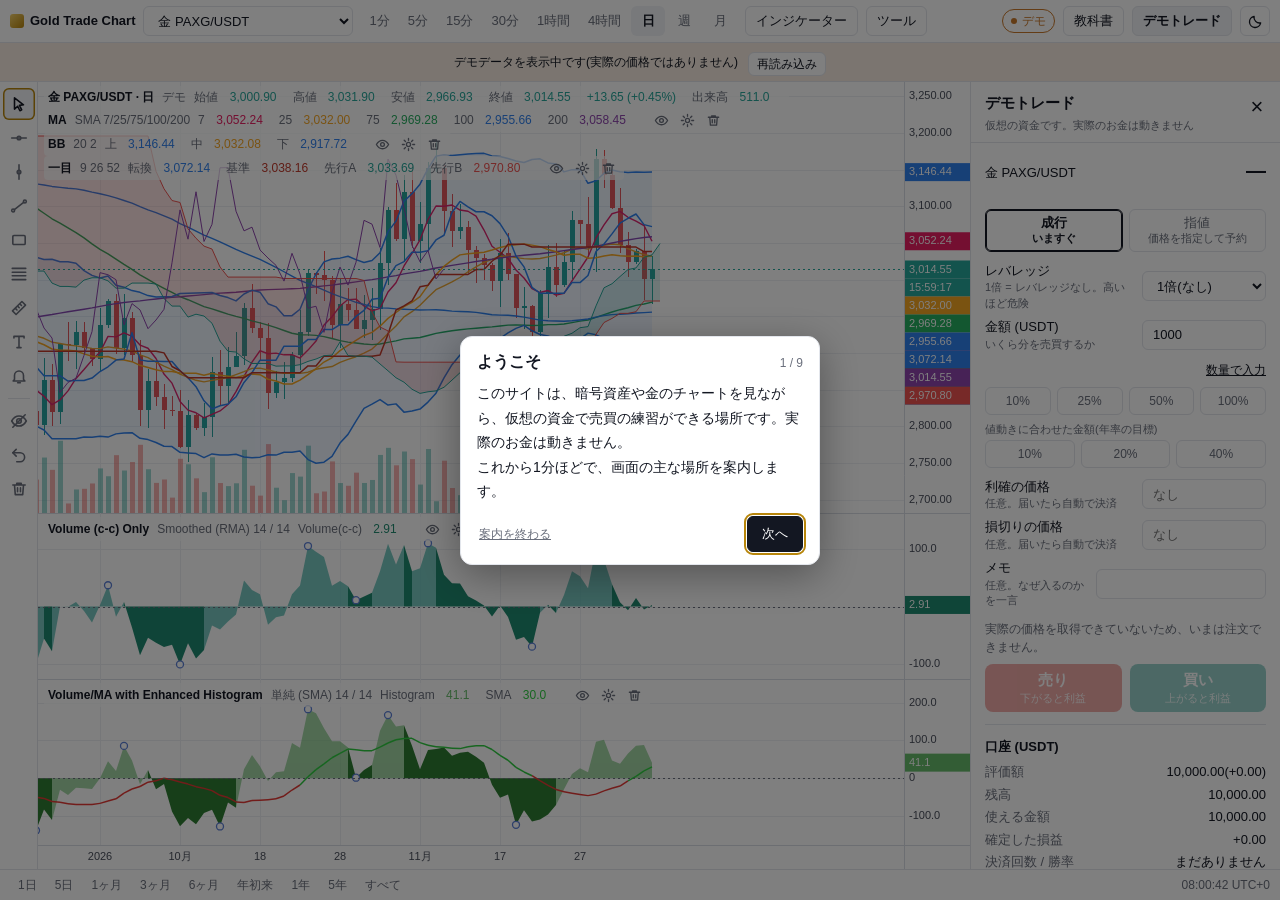
==== index.html @ cfe71249 "Fix gaps found in the live test and add research-based tools Trades during short connection drops ar" ====
<!doctype html>
<html lang="ja">
<head>
<meta charset="utf-8">
<meta http-equiv="Content-Security-Policy" content="default-src 'none'; script-src 'self'; style-src 'self' 'unsafe-inline'; img-src 'self' data: blob:; connect-src https://data-api.binance.vision https://api.binance.com https://fapi.binance.com wss://data-stream.binance.vision wss://stream.binance.com:9443; base-uri 'none'; form-action 'none'">
<meta name="referrer" content="no-referrer">
<meta name="viewport" content="width=device-width, initial-scale=1, viewport-fit=cover">
<meta name="theme-color" content="#ffffff" media="(prefers-color-scheme: light)">
<meta name="theme-color" content="#12151c" media="(prefers-color-scheme: dark)">
<link rel="icon" href="data:image/svg+xml,%3Csvg xmlns=%27http://www.w3.org/2000/svg%27 viewBox=%270 0 32 32%27%3E%3Crect width=%2732%27 height=%2732%27 rx=%277%27 fill=%27%23c8961e%27/%3E%3Cpath d=%27M6 22l6-7 5 4 9-11%27 fill=%27none%27 stroke=%27%23fff%27 stroke-width=%273%27 stroke-linecap=%27round%27 stroke-linejoin=%27round%27/%3E%3C/svg%3E">
<title>Gold Trade Chart</title>
<meta name="description" content="ローソク足・出来高・Volume (c-c) 系インジケーターを表示するチャートサイト">
<link rel="stylesheet" href="style.css">
</head>
<body>
<header class="topbar">
  <div class="brand" aria-label="Gold Trade Chart">
    <span class="brand-mark" aria-hidden="true"></span>
    <span class="brand-name">Gold Trade Chart</span>
  </div>

  <label class="sr-only" for="symbol">銘柄</label>
  <select id="symbol" class="ctl"></select>

  <div id="intervals" class="seg" role="group" aria-label="時間足"></div>

  <div class="menu-wrap">
    <button id="indBtn" class="ctl btn" type="button" aria-haspopup="true" aria-expanded="false">
      <span class="long">インジケーター</span><span class="short">指標</span>
    </button>
    <div id="indMenu" class="menu" hidden></div>
  </div>

  <div class="menu-wrap">
    <button id="drawBtn" class="ctl btn" type="button" aria-haspopup="true" aria-expanded="false">ツール</button>
    <div id="drawMenu" class="menu" hidden></div>
  </div>

  <div class="spacer"></div>

  <span id="status" class="badge" role="status" title="データの取得元">読み込み中</span>
  <a id="guideLink" class="ctl btn" href="guide.html">教科書</a>
  <button id="tradeBtn" class="ctl btn" type="button" aria-pressed="false">デモトレード</button>
  <button id="themeBtn" class="ctl btn icon" type="button" aria-label="ライト/ダークを切り替える" title="ライト/ダークを切り替える"></button>
</header>

<div id="banner" class="banner" role="status" hidden>
  <span>デモデータを表示中です(実際の価格ではありません)</span>
  <button id="retryBtn" class="ctl btn small" type="button">再読み込み</button>
</div>

<div class="main-row">
<div id="drawBar" class="draw-bar" role="toolbar" aria-label="線を引く道具" aria-orientation="vertical"></div>
<main id="chartWrap" class="chart-wrap">
  <canvas id="chart" tabindex="0" aria-label="価格チャート。左右キーで移動、上下キーで拡大・縮小"></canvas>
  <div id="legends"></div>
  <div id="hint" class="hint" role="status" hidden>
    <span id="hintText"></span>
    <button id="hintBtn" class="ctl btn small" type="button">中止</button>
  </div>
  <div id="replayBar" class="hint replay" role="group" aria-label="リプレイの操作" hidden>
    <span id="rpText"></span>
    <button id="rpPlay" class="ctl btn small" type="button" aria-pressed="false">▶ 再生</button>
    <button id="rpStep" class="ctl btn small" type="button">1本進む</button>
    <select id="rpSpeed" class="ctl" aria-label="再生の速さ"><option value="1">1本/秒</option><option value="3">3本/秒</option><option value="10">10本/秒</option></select>
    <button id="rpStop" class="ctl btn small" type="button">終了</button>
  </div>
  <div id="loading" class="loading" hidden><span class="spinner" aria-hidden="true"></span>読み込み中…</div>
  <button id="toLatest" class="fab" type="button" hidden aria-label="最新の足へ移動" title="最新の足へ移動">
    <svg viewBox="0 0 16 16" width="16" height="16" aria-hidden="true"><path d="M3 3l5 5-5 5M9 3l5 5-5 5" fill="none" stroke="currentColor" stroke-width="1.6" stroke-linecap="round" stroke-linejoin="round"/></svg>
  </button>
</main>

<aside id="trade" class="trade" aria-label="デモトレード" hidden>
  <div class="tr-head">
    <div>
      <h2>デモトレード</h2>
      <small>仮想の資金です。実際のお金は動きません</small>
    </div>
    <button id="trClose" class="x" type="button" aria-label="デモトレードを閉じる">×</button>
  </div>
  <div class="tr-body">
    <section class="tr-card">
      <div class="tr-price"><span id="trSym"></span><strong id="trPrice">—</strong></div>
      <div id="trQuoteLine" class="tr-quote" hidden>
        <span>売れる価格 <b id="trBid"></b></span>
        <span>買える価格 <b id="trAsk"></b></span>
        <span id="trSpread" class="dim"></span>
      </div>
      <div id="trRate" class="tr-rate dim" aria-hidden="true"></div>
      <div id="trType" class="seg2" role="group" aria-label="注文の種類">
        <button type="button" data-type="market" class="on" aria-pressed="true">成行<small>いますぐ</small></button>
        <button type="button" data-type="limit" aria-pressed="false">指値<small>価格を指定して予約</small></button>
      </div>
      <label class="row">
        <span class="lbl">レバレッジ<small id="trLevHint">1倍 = レバレッジなし。高いほど危険</small></span>
        <select id="trLev" class="ctl" aria-label="レバレッジ">
          <option value="1">1倍(なし)</option><option value="2">2倍</option><option value="3">3倍</option><option value="5">5倍</option>
          <option value="10">10倍</option><option value="20">20倍</option><option value="50">50倍</option><option value="100">100倍</option>
        </select>
      </label>
      <p id="trFundNote" class="tr-fill dim" hidden></p>
      <label id="trLimitRow" class="row" hidden>
        <span class="lbl">指値の価格<small>買いは今より安く、売りは今より高く</small></span>
        <input id="trLimit" class="ctl" type="number" inputmode="decimal" min="0" step="any">
      </label>
      <label class="row">
        <span class="lbl"><span id="trUnitName">金額</span> (<span id="trAmtCur" class="trQuote"></span>)<small id="trAmtHint">いくら分を売買するか</small></span>
        <input id="trAmt" class="ctl" type="number" inputmode="decimal" min="0" step="any">
      </label>
      <div class="tr-unit"><span id="trAmtEst" class="dim"></span><button id="trUnit" class="tr-link" type="button">数量で入力</button></div>
      <p id="trFillEst" class="tr-fill dim" aria-live="polite"></p>
      <div class="tr-quick" role="group" aria-label="使える金額に対する割合">
        <button type="button" data-pct="0.1">10%</button>
        <button type="button" data-pct="0.25">25%</button>
        <button type="button" data-pct="0.5">50%</button>
        <button type="button" data-pct="1">100%</button>
      </div>
      <div class="tr-vt">
        <span class="dim small">値動きに合わせた金額(年率の目標)</span>
        <div id="trVt" class="tr-quick" role="group" aria-label="値動きの大きさに合わせて金額を決める(年率の目標)">
          <button type="button" data-vt="0.1">10%</button>
          <button type="button" data-vt="0.2">20%</button>
          <button type="button" data-vt="0.4">40%</button>
        </div>
        <small id="trVtText" class="dim"></small>
      </div>
      <label class="row">
        <span class="lbl">利確の価格<small>任意。届いたら自動で決済</small></span>
        <input id="trTp" class="ctl" type="number" inputmode="decimal" min="0" step="any" placeholder="なし">
      </label>
      <label class="row">
        <span class="lbl">損切りの価格<small>任意。届いたら自動で決済</small></span>
        <input id="trSl" class="ctl" type="number" inputmode="decimal" min="0" step="any" placeholder="なし">
      </label>
      <div id="trRisk" class="tr-risk" hidden>
        <p id="trRiskText"></p>
        <div class="tr-quick" role="group" aria-label="損切りになったときに失う金額から、買う金額を決める">
          <button type="button" data-risk="0.005">0.5%</button>
          <button type="button" data-risk="0.01">1%</button>
          <button type="button" data-risk="0.02">2%</button>
        </div>
        <small>↑ 損切りになったとき、資金の何%を失う金額にするか(押すと金額に入ります)</small>
      </div>
      <label class="row">
        <span class="lbl">メモ<small>任意。なぜ入るのかを一言</small></span>
        <input id="trNote" class="ctl wide" type="text" maxlength="120" autocomplete="off">
      </label>
      <div class="tr-btns tr-btns-main">
        <p id="trMsg" class="msg" role="status"></p>
        <button id="trSell" class="tr-btn sell" type="button">売り <span id="trSellPx"></span><small id="trSellSub">下がると利益</small></button>
        <button id="trBuy" class="tr-btn buy" type="button">買い <span id="trBuyPx"></span><small id="trBuySub">上がると利益</small></button>
      </div>
    </section>

    <section id="trOrders" class="tr-card" hidden>
      <h3>予約中の指値注文</h3>
      <div id="trOrderList"></div>
      <small class="dim">指値は、触れただけでは約定しません(同じ価格の順番待ちがあるため)。ページを閉じている間に指値を越えた場合は、次に開いたときに約定します。</small>
    </section>

    <section id="trPos" class="tr-card" hidden>
      <h3>保有中のポジション</h3>
      <dl class="tr-dl">
        <dt>方向</dt><dd id="pSide"></dd>
        <dt>数量</dt><dd id="pQty"></dd>
        <dt>平均取得価格</dt><dd id="pAvg"></dd>
        <dt>レバレッジ</dt><dd id="pLev"></dd>
        <dt>強制決済の価格</dt><dd id="pLiq"></dd>
        <dt>資金調達料<small>8時間ごと</small></dt><dd id="pFund"></dd>
        <dt>評価損益<small>手数料を引く前</small></dt><dd id="pPnl"></dd>
        <dt>いま決済すると<small>手数料込み</small></dt><dd id="pNet"></dd>
      </dl>
      <div id="pSparkBox" class="tr-spark" hidden>
        <canvas id="pSpark" role="img" aria-label="建ててからの含み損益の推移"></canvas>
        <small id="pSparkNote" class="dim"></small>
      </div>
      <label class="row"><span class="lbl">利確の価格<small id="pTpEst" class="tr-est"></small></span><input id="pTp" class="ctl" type="number" inputmode="decimal" min="0" step="any" placeholder="なし"></label>
      <label class="row"><span class="lbl">損切りの価格<small id="pSlEst" class="tr-est"></small></span><input id="pSl" class="ctl" type="number" inputmode="decimal" min="0" step="any" placeholder="なし"></label>
      <div class="tr-btns tr-btns-sub">
        <button id="pBe" class="ctl btn" type="button" title="損切りを、建てたときの価格に動かします">損切りを建値へ</button>
        <button id="pHalf" class="ctl btn" type="button">半分を決済</button>
      </div>
      <div class="tr-btns">
        <button id="pSave" class="ctl btn" type="button">利確・損切りを保存</button>
        <button id="pClose" class="ctl btn primary" type="button">決済する</button>
      </div>
      <p id="pMsg" class="msg" role="status"></p>
      <small class="tr-hint">チャート上の利確・損切りの線は、上下にドラッグして動かせます。まだ置いていないときは、建値の線を引っぱると新しく置けます。</small>
    </section>

    <section class="tr-card">
      <h3>口座 (<span class="trQuote"></span>)</h3>
      <dl class="tr-dl">
        <dt>評価額</dt><dd id="aEq"></dd>
        <dt>残高</dt><dd id="aCash"></dd>
        <dt>使える金額</dt><dd id="aAvail"></dd>
        <dt>確定した損益</dt><dd id="aReal"></dd>
        <dt>決済回数 / 勝率</dt><dd id="aStat"></dd>
      </dl>
      <div id="trOthers"></div>
      <div class="tr-btns">
        <button id="anOpen" class="ctl btn" type="button">成績を分析</button>
        <button id="aReset" class="ctl btn" type="button">口座をリセット</button>
      </div>
    </section>

    <section class="tr-card">
      <div class="tr-hist-head">
        <h3>取引履歴</h3>
        <span id="trHistCount" class="dim"></span>
        <select id="trHistFilter" class="ctl" aria-label="取引履歴を絞り込む">
          <option value="all">すべて</option>
          <option value="sym">この銘柄だけ</option>
          <option value="win">利益が出た決済</option>
          <option value="loss">損失が出た決済</option>
          <option value="auto">自動の約定(利確・損切り・指値)</option>
        </select>
      </div>
      <div id="trHist" class="tr-hist"></div>
    </section>

    <p class="tr-note">
      成行と手での決済は、押してから約 0.2 秒後の板(上位5段)を、注文の大きさの分だけ食っていった平均の価格で約定します(板がない銘柄は、買える価格・売れる価格)。損切り・強制決済は届いた瞬間の決済できる価格(板が取れていれば、数量の分だけ板を食った価格)、利確はその価格ちょうどです。指値は、触れただけでは約定せず、指値を越えた取引が出るか、その価格で前に並んでいた分が取引されたら、指値ちょうどで約定します。手数料は売買金額の 0.1%(片道)です。レバレッジのポジションには、8時間ごとに資金調達料(取り寄せられれば実際の率、だめなら 0.01% の目安)がかかります。
      利確・損切り・指値は、ページを閉じていた間の分も、次に開いたときにまとめて判定します。くわしくは<a href="manual.html#fills">デモの約定のきまり</a>を見てください。実際の取引とは結果が異なります。
      手法や資金管理は<a href="guide.html">教科書</a>で解説しています。
    </p>
  </div>
</aside>
</div>

<div class="range-bar">
  <div id="rangeBtns" class="range-btns" role="group" aria-label="表示する期間"></div>
  <span id="clock" class="dim" aria-hidden="true"></span>
</div>

<div id="tradeBar" class="trade-bar">
  <span id="tbText"></span>
  <button id="tbClose" class="ctl btn" type="button" hidden>決済</button>
  <button id="tbOpen" class="ctl btn primary" type="button">注文する</button>
</div>
<div id="toast" class="toast" role="status" hidden></div>

<div id="tour" class="tour" hidden>
  <div id="tourHole" class="tour-hole" hidden></div>
  <div id="tourPop" class="tour-pop" role="dialog" aria-modal="true" aria-labelledby="tourTitle" aria-describedby="tourBody">
    <div class="tour-head">
      <h2 id="tourTitle"></h2>
      <span id="tourCount" class="dim"></span>
    </div>
    <p id="tourBody"></p>
    <div class="tour-foot">
      <button id="tourSkip" class="tour-link" type="button">案内を終わる</button>
      <div class="spacer"></div>
      <button id="tourPrev" class="ctl btn" type="button">戻る</button>
      <button id="tourNext" class="ctl btn primary" type="button">次へ</button>
    </div>
  </div>
</div>

<div id="overlay" class="overlay" hidden>
  <div class="dialog" role="dialog" aria-modal="true" aria-labelledby="dlgTitle">
    <div class="dlg-head">
      <h2 id="dlgTitle"></h2>
      <button id="dlgClose" class="x" type="button" aria-label="閉じる">×</button>
    </div>
    <div class="tabs" role="tablist">
      <button class="tab on" type="button" role="tab" data-tab="params">パラメーター</button>
      <button class="tab" type="button" role="tab" data-tab="style">スタイル</button>
      <button class="tab" type="button" role="tab" data-tab="vis">可視性</button>
    </div>
    <div id="dlgBody" class="dlg-body"></div>
    <div class="dlg-foot">
      <button id="dlgReset" class="ctl btn" type="button">デフォルトに戻す</button>
      <div class="spacer"></div>
      <button id="dlgCancel" class="ctl btn" type="button">キャンセル</button>
      <button id="dlgOk" class="ctl btn primary" type="button">OK</button>
    </div>
  </div>
</div>

<div id="mkOverlay" class="overlay" hidden>
  <div class="dialog mk" role="dialog" aria-modal="true" aria-labelledby="mkTitle">
    <div class="dlg-head">
      <h2 id="mkTitle">インジケーターを作る</h2>
      <button id="mkClose" class="x" type="button" aria-label="閉じる">×</button>
    </div>
    <div id="mkBody" class="dlg-body"></div>
    <div class="dlg-foot">
      <button id="mkDelete" class="ctl btn danger" type="button" hidden>削除</button>
      <button id="mkShare" class="ctl btn" type="button" hidden>共有</button>
      <div class="spacer"></div>
      <button id="mkCancel" class="ctl btn" type="button">キャンセル</button>
      <button id="mkSave" class="ctl btn primary" type="button">保存</button>
    </div>
  </div>
</div>

<div id="btOverlay" class="overlay" hidden>
  <div class="dialog wide" role="dialog" aria-modal="true" aria-labelledby="btTitle">
    <div class="dlg-head">
      <h2 id="btTitle">合図で売買していたら</h2>
      <button id="btClose" class="x" type="button" aria-label="閉じる">×</button>
    </div>
    <div id="btBody" class="dlg-body an-body"></div>
  </div>
</div>

<div id="helpOverlay" class="overlay" hidden>
  <div class="dialog" role="dialog" aria-modal="true" aria-labelledby="helpTitle">
    <div class="dlg-head">
      <h2 id="helpTitle">使い方</h2>
      <button id="helpClose" class="x" type="button" aria-label="閉じる">×</button>
    </div>
    <div class="dlg-body help">
      <dl>
        <dt>チャートを動かす</dt>
        <dd><span class="touch">指1本で左右にスワイプ。指2本で広げる・つまむと、拡大・縮小。</span><span class="mouse">ドラッグで左右に移動。ホイールで拡大・縮小。ダブルクリックで元に戻る。</span></dd>
        <dt>価格をくわしく見る</dt>
        <dd><span class="touch">チャートをタップすると十字線が出て、その足の始値・高値・安値・終値が上に出ます。</span><span class="mouse">マウスを重ねた足の始値・高値・安値・終値が、左上に出ます。</span></dd>
        <dt>銘柄と時間足を変える</dt>
        <dd>左上の銘柄名から選びます。いちばん下の「すべての銘柄から探す」で、ほかの銘柄も選べます。</dd>
        <dt>インジケーターを足す</dt>
        <dd>「<span class="touch">指標</span><span class="mouse">インジケーター</span>」から選びます(78種類・名前で検索可)。☆ を押すと「よく使う」に入ります。いちばん下の「＋ 自分で作る」では、式を書いてオリジナルの線や、売買の合図(▲▼)も作れます。合図は、設定画面から「過去データで試す」「出たら知らせる」が使えます。設定や削除は、名前の横の<span class="touch">「⋯」</span><span class="mouse">アイコン</span>から。</dd>
        <dt>線を引く・画像で保存する</dt>
        <dd>「ツール」から、水平線・垂直線・トレンドライン・長方形・フィボナッチを引けます。「価格のお知らせ」の線を置くと、その価格に届いたときに知らせます(注文はしません)。ものさし・文字・リプレイ(過去の値動きの再生)・全画面表示も、ここにあります。同じメニューで、表示の切りかえ(ローソク足・平均足・ライン)、目盛りの切りかえ(ふつう・対数)、ほかの銘柄を重ねて比べる、画像の保存もできます。<span class="mouse">線を引く道具は、チャートの左はしのボタンからも選べます。</span></dd>
        <dt>売買ルールを過去のデータで試す</dt>
        <dd>「ツール → 売買ルールを試す」で、移動平均の交差や RSI などのルールどおりに売買していたら、どうなっていたかを計算できます。</dd>
        <dt>デモトレード(仮想の資金で練習)</dt>
        <dd><span class="touch">画面下の「注文する」</span><span class="mouse">右上の「デモトレード」</span>から。利確・損切りの線は、チャート上でドラッグして動かせます。<span class="mouse">チャートの左上の「売」「買」のボタンは、2回押すと、注文画面に入れてある金額で、すぐに注文します。</span></dd>
        <dt>学ぶ</dt>
        <dd>「<span class="touch">ツール → 教科書を読む</span><span class="mouse">教科書</span>」で、銘柄・インジケーター・手法・資金管理の解説が読めます。</dd>
      </dl>
      <p class="msg">この一覧は「ツール → 使い方(一覧)」から、いつでも開けます。もっとくわしい説明は、<a href="manual.html">操作マニュアル</a>にあります。</p>
    </div>
    <div class="dlg-foot">
      <button id="helpTour" class="ctl btn" type="button">案内をもう一度見る</button>
      <div class="spacer"></div>
      <button id="helpOk" class="ctl btn primary" type="button">閉じる</button>
    </div>
  </div>
</div>

<div id="anOverlay" class="overlay" hidden>
  <div class="dialog wide" role="dialog" aria-modal="true" aria-labelledby="anTitle">
    <div class="dlg-head">
      <h2 id="anTitle">デモトレードの成績</h2>
      <button id="anClose" class="x" type="button" aria-label="閉じる">×</button>
    </div>
    <div class="an-tools">
      <select id="anQuote" class="ctl" aria-label="口座を選ぶ"></select>
      <div class="spacer"></div>
      <button id="anCsv" class="ctl btn" type="button">履歴を CSV で保存</button>
    </div>
    <div id="anBody" class="dlg-body an-body"></div>
  </div>
</div>

<div id="symOverlay" class="overlay" hidden>
  <div class="dialog" role="dialog" aria-modal="true" aria-labelledby="symTitle">
    <div class="dlg-head"><h2 id="symTitle">銘柄を選ぶ</h2></div>
    <div class="dlg-body">
      <label class="row">
        <span class="lbl">検索<small>Binance で取引中の銘柄から探します(例: DOGE、BTCJPY)</small></span>
        <input id="symInput" class="ctl" type="search" autocomplete="off" autocapitalize="characters" spellcheck="false" maxlength="20" placeholder="DOGE">
      </label>
      <div id="symChips" class="chips" role="group" aria-label="決済通貨で絞り込む"></div>
      <p id="symMsg" class="msg" role="status"></p>
      <div id="symResults" class="results"></div>
      <div id="symList"></div>
    </div>
    <div class="dlg-foot">
      <div class="spacer"></div>
      <button id="symCancel" class="ctl btn" type="button">キャンセル</button>
      <button id="symOk" class="ctl btn primary" type="button">追加</button>
    </div>
  </div>
</div>

<div id="cmpOverlay" class="overlay" hidden>
  <div class="dialog" role="dialog" aria-modal="true" aria-labelledby="cmpTitle">
    <div class="dlg-head"><h2 id="cmpTitle">銘柄を重ねて比べる</h2></div>
    <div class="dlg-body">
      <p class="msg">選んだ銘柄を、変化率(%)の線でチャートに重ねます。画面の左端を 0% として、そこからどれだけ動いたかを比べられます。</p>
      <div id="cmpList" class="results"></div>
    </div>
    <div class="dlg-foot">
      <button id="cmpOff" class="ctl btn" type="button">比較をやめる</button>
      <div class="spacer"></div>
      <button id="cmpCancel" class="ctl btn" type="button">閉じる</button>
    </div>
  </div>
</div>

<script src="indicators.js"></script>
<script src="app.js"></script>
</body>
</html>
---- style.css ----
:root {
  --bg: #ffffff;
  --panel: #ffffff;
  --text: #131722;
  --muted: #6a6f7c;
  --line: #e3e6ec;
  --hover: #f1f3f7;
  --accent: #b8860b;
  --primary: #131722;
  --primary-text: #ffffff;
  --shadow: 0 10px 40px rgba(0, 0, 0, .18);
}
:root[data-theme="dark"] {
  --bg: #12151c;
  --panel: #1b1f29;
  --text: #d5d9e2;
  --muted: #8a90a0;
  --line: #2a2f3b;
  --hover: #252a36;
  --accent: #e0b040;
  --primary: #e6e9f0;
  --primary-text: #12151c;
  --shadow: 0 10px 40px rgba(0, 0, 0, .6);
}

* { box-sizing: border-box; }
html, body { height: 100%; margin: 0; overscroll-behavior: none; }
body {
  display: flex;
  flex-direction: column;
  background: var(--bg);
  color: var(--text);
  font: 13px/1.5 -apple-system, BlinkMacSystemFont, "Segoe UI", "Hiragino Sans",
    "Noto Sans JP", Meiryo, sans-serif;
  height: 100dvh;
  padding-bottom: env(safe-area-inset-bottom);
  overflow: hidden;
  -webkit-text-size-adjust: 100%;
  -webkit-tap-highlight-color: transparent;
}
.short { display: none; }
.sr-only {
  position: absolute; width: 1px; height: 1px; overflow: hidden;
  clip: rect(0 0 0 0); white-space: nowrap;
}

/* ---------- 上部バー ---------- */
.topbar {
  display: flex;
  align-items: center;
  flex-wrap: wrap;
  gap: 6px 8px;
  padding: 6px max(10px, env(safe-area-inset-right)) 6px max(10px, env(safe-area-inset-left));
  border-bottom: 1px solid var(--line);
  background: var(--panel);
}
.brand { display: flex; align-items: center; gap: 6px; font-weight: 700; white-space: nowrap; }
.brand-mark {
  width: 14px; height: 14px; border-radius: 3px;
  background: linear-gradient(135deg, #f3d06a, #b8860b);
}
.spacer { flex: 1 1 0; }

.ctl {
  height: 30px;
  padding: 0 10px;
  border: 1px solid var(--line);
  border-radius: 6px;
  background: var(--panel);
  color: var(--text);
  font: inherit;
  max-width: 100%;
}
.btn { cursor: pointer; white-space: nowrap; }
.btn:hover { background: var(--hover); }
.btn.icon { display: inline-flex; align-items: center; justify-content: center; width: 30px; padding: 0; }
.btn.primary { background: var(--primary); color: var(--primary-text); border-color: var(--primary); }
.btn.primary:hover { opacity: .88; background: var(--primary); }

.seg { display: flex; flex-wrap: wrap; gap: 2px; }
.seg button {
  height: 30px; min-width: 34px; padding: 0 8px;
  border: 0; border-radius: 6px;
  background: transparent; color: var(--muted);
  font: inherit; cursor: pointer;
}
.seg button:hover { background: var(--hover); color: var(--text); }
.seg button.on { background: var(--hover); color: var(--text); font-weight: 700; }

.badge {
  padding: 2px 8px; border-radius: 999px;
  border: 1px solid var(--line); color: var(--muted);
  font-size: 12px; white-space: nowrap;
}
.badge::before {
  content: ""; display: inline-block; width: 6px; height: 6px; margin-right: 5px;
  border-radius: 50%; background: currentColor; vertical-align: 1px;
}
.badge.live { color: #1a9d8a; border-color: #1a9d8a; }
.badge.demo { color: #c9792b; border-color: #c9792b; }

.menu-wrap { position: relative; }
.menu {
  position: absolute; top: 34px; left: 0; z-index: 30;
  width: min(320px, calc(100vw - 20px));
  padding: 6px;
  background: var(--panel);
  border: 1px solid var(--line); border-radius: 8px;
  box-shadow: var(--shadow);
}
.menu button {
  display: block; width: 100%; padding: 8px 10px;
  border: 0; border-radius: 6px; background: transparent;
  color: var(--text); font: inherit; text-align: left; cursor: pointer;
}
.menu button:hover { background: var(--hover); }
.menu small { display: block; color: var(--muted); }
.menu .sect { margin: 8px 10px 2px; }

/* ---------- チャート ---------- */
.main-row { display: flex; flex: 1 1 0; min-height: 0; }
.chart-wrap { position: relative; flex: 1 1 0; min-width: 0; min-height: 0; }
#chart {
  position: absolute; inset: 0; width: 100%; height: 100%;
  display: block; touch-action: none; cursor: crosshair; outline: none;
}
#chart.grabbing { cursor: grabbing; }
#chart:focus-visible { box-shadow: inset 0 0 0 2px var(--accent); }
#legends { position: absolute; inset: 0; pointer-events: none; }
.legend {
  position: absolute; left: 6px;
  display: flex; align-items: center; flex-wrap: wrap; gap: 0 8px;
  max-width: calc(100% - 80px);
  padding: 1px 4px; border-radius: 4px;
  font-size: 12px; line-height: 1.7;
  pointer-events: auto;
  background: color-mix(in srgb, var(--bg) 72%, transparent);
}
.stack {
  position: absolute; left: 6px; top: 4px;
  display: flex; flex-direction: column; align-items: flex-start;
  max-width: calc(100% - 80px); pointer-events: none;
}
.stack .legend { position: static; max-width: 100%; }
.legend .more { display: none; }
.legend:hover { background: var(--panel); box-shadow: 0 0 0 1px var(--line); }
.legend .name { font-weight: 600; }
.legend .dim { color: var(--muted); }
.legend .vals { font-variant-numeric: tabular-nums; }
.legend .vals span { margin-right: 8px; white-space: nowrap; }
.legend .tools { display: inline-flex; gap: 2px; }
.legend .tools button {
  display: inline-flex; align-items: center; justify-content: center;
  width: 24px; height: 22px; padding: 0;
  border: 0; border-radius: 4px; background: transparent;
  color: var(--muted); cursor: pointer;
}
.legend.off .tools button:first-child { color: var(--accent); }
.legend .tools button:hover { background: var(--hover); color: var(--text); }
.legend.off .name, .legend.off .vals { opacity: .45; }

.loading {
  position: absolute; left: 50%; top: 50%; transform: translate(-50%, -50%);
  display: flex; align-items: center; gap: 8px;
  padding: 8px 14px; border-radius: 8px;
  background: var(--panel); border: 1px solid var(--line);
  box-shadow: var(--shadow); white-space: nowrap;
}
.spinner {
  width: 14px; height: 14px; border-radius: 50%;
  border: 2px solid var(--line); border-top-color: var(--accent);
  animation: spin .8s linear infinite;
}
@keyframes spin { to { transform: rotate(360deg); } }
.fab {
  position: absolute; right: 78px; bottom: 36px;
  display: flex; align-items: center; justify-content: center;
  width: 34px; height: 34px; padding: 0;
  border: 1px solid var(--line); border-radius: 50%;
  background: var(--panel); color: var(--text);
  box-shadow: 0 2px 8px rgba(0, 0, 0, .18); cursor: pointer;
}
.fab:hover { background: var(--hover); }
.hint {
  position: absolute; left: 50%; bottom: 36px; transform: translateX(-50%);
  display: flex; align-items: center; gap: 10px;
  max-width: calc(100% - 24px); padding: 6px 8px 6px 14px;
  border: 1px solid var(--line); border-radius: 999px;
  background: var(--panel); box-shadow: 0 2px 10px rgba(0, 0, 0, .2);
  font-size: 12px; white-space: nowrap;
}
#chart.placing { cursor: copy; }
.loading[hidden], .fab[hidden], .banner[hidden], .hint[hidden] { display: none; }

.banner {
  display: flex; align-items: center; justify-content: center; flex-wrap: wrap;
  gap: 4px 10px; padding: 5px 12px;
  background: color-mix(in srgb, #c9792b 14%, var(--panel));
  border-bottom: 1px solid var(--line);
  font-size: 12px; text-align: center;
}
.btn.small { height: 24px; padding: 0 8px; font-size: 12px; }

/* ---------- 設定ダイアログ ---------- */
.overlay {
  position: fixed; inset: 0; z-index: 50;
  display: flex; align-items: center; justify-content: center;
  padding: 12px; background: rgba(0, 0, 0, .25);
}
.overlay[hidden], .menu[hidden], .tab[hidden] { display: none; }
.dialog {
  display: flex; flex-direction: column;
  width: min(460px, 100%); max-height: min(92vh, 720px);
  background: var(--panel); color: var(--text);
  border-radius: 10px; box-shadow: var(--shadow);
}
.dlg-head { display: flex; align-items: flex-start; gap: 8px; padding: 16px 18px 6px; }
.dlg-head h2 { flex: 1; margin: 0; font-size: 18px; line-height: 1.35; overflow-wrap: anywhere; }
.x {
  width: 30px; height: 30px; border: 0; border-radius: 6px;
  background: transparent; color: var(--text); font-size: 22px; line-height: 1; cursor: pointer;
}
.x:hover { background: var(--hover); }
.tabs { display: flex; gap: 18px; padding: 0 18px; border-bottom: 1px solid var(--line); }
.tab {
  padding: 8px 0; border: 0; border-bottom: 2px solid transparent;
  background: transparent; color: var(--muted); font: inherit; font-size: 14px; cursor: pointer;
}
.tab.on { color: var(--text); border-bottom-color: var(--text); font-weight: 700; }
.dlg-body { flex: 1 1 auto; overflow-y: auto; padding: 12px 18px; }
.dlg-foot {
  display: flex; flex-wrap: wrap; align-items: center; gap: 8px;
  padding: 12px 18px; border-top: 1px solid var(--line);
}

.row {
  display: flex; align-items: center; justify-content: space-between;
  gap: 12px; min-height: 40px; padding: 3px 0;
}
.lbl { flex: 1 1 auto; min-width: 0; overflow-wrap: anywhere; }
.lbl small { display: block; color: var(--muted); font-size: 11px; line-height: 1.4; }
.row .ctl { flex: 0 0 auto; width: 132px; }
.row input[type="number"].ctl { text-align: left; }
.row input[type="color"] {
  flex: 0 0 auto; width: 34px; height: 30px; padding: 2px;
  border: 1px solid var(--line); border-radius: 6px; background: var(--panel); cursor: pointer;
}
.row input[type="range"] { flex: 0 0 auto; width: 132px; }
.msg { min-height: 1.5em; margin: 6px 0 0; color: var(--muted); font-size: 12px; overflow-wrap: anywhere; }
.btn:disabled { opacity: .5; cursor: default; }
.check { display: flex; align-items: center; gap: 8px; min-height: 36px; cursor: pointer; }
.check input { width: 17px; height: 17px; accent-color: var(--primary); flex: 0 0 auto; }
.sect { margin: 12px 0 2px; color: var(--muted); font-size: 11px; }
.grid2 { display: grid; grid-template-columns: repeat(auto-fill, minmax(120px, 1fr)); gap: 0 12px; }

:focus-visible { outline: 2px solid var(--accent); outline-offset: 1px; }
.dlg-body :focus-visible { outline-offset: 2px; }

@media (max-width: 560px) {
  .brand, .long { display: none; }
  /* 正常時は点だけにして、銘柄名の表示幅を確保する */
  .badge.live .txt { display: none; }
  .badge.live { padding: 2px 6px; }
  .badge.live::before { margin-right: 0; }
  .short { display: inline; }
  .topbar { gap: 4px 6px; }
  /* iOS は 16px 未満の入力欄にフォーカスすると画面が勝手に拡大するため */
  select.ctl, input.ctl { font-size: 16px; }
  /* 時間足は2段目に置き、横スクロールできる1行にする */
  .seg {
    order: 10; flex: 1 0 100%; flex-wrap: nowrap;
    overflow-x: auto; scrollbar-width: none;
  }
  .seg::-webkit-scrollbar { display: none; }
  .seg button { flex: 1 0 auto; height: 32px; }
  .ctl { height: 34px; }
  .btn.icon { width: 34px; }
  .btn.small { height: 28px; }
  #symbol { min-width: 0; flex: 1 1 0; }
  .topbar > .spacer { display: none; }
  /* メニューはボタンの位置に関係なく、画面幅いっぱいに出す */
  .topbar { position: relative; }
  .menu-wrap { position: static; }
  .menu { left: 10px; right: 10px; top: 44px; width: auto; }

  .legend { font-size: 11px; line-height: 1.55; max-width: calc(100% - 60px);
    background: color-mix(in srgb, var(--bg) 80%, transparent); }
  .legend .params { display: none; }
  .legend .tools button { width: 34px; height: 30px; }
  .stack { max-width: calc(100% - 60px); }
  /* 操作ボタンはたたんでおき、「…」を押したときだけ出す */
  .legend .tools { display: none; }
  .legend.open .tools { display: inline-flex; }
  .legend.open { background: var(--panel); box-shadow: 0 0 0 1px var(--line); }
  .legend .more {
    display: inline-flex; align-items: center; justify-content: center;
    width: 30px; height: 22px; padding: 0;
    border: 0; border-radius: 4px; background: transparent;
    color: var(--muted); font-size: 16px; line-height: 1; cursor: pointer;
  }
  .legend .name { max-width: 100%; overflow: hidden; text-overflow: ellipsis; white-space: nowrap; }
  .legend .vals span { margin-right: 6px; }
  .fab { right: 64px; }

  /* 設定は下からのシートにして、親指で届きやすくする */
  .overlay { align-items: flex-end; padding: 0; }
  .dialog {
    width: 100%; max-height: 88vh; border-radius: 14px 14px 0 0;
    padding-bottom: env(safe-area-inset-bottom);
  }
  .row .ctl, .row input[type="range"] { width: 116px; }
  .row .ctl { height: 36px; }
  .dlg-foot .btn { height: 38px; }
  .dlg-foot .primary { min-width: 72px; }
}
@media (prefers-reduced-motion: reduce) { .spinner { animation: none; } }

/* 横向きのスマホなど、高さが足りない画面:上部バーを1行に収める */
@media (max-height: 480px) {
  .topbar { flex-wrap: nowrap; padding-top: 3px; padding-bottom: 3px; }
  .brand-name { display: none; }
  .seg { order: 0; flex: 1 1 auto; flex-wrap: nowrap; overflow-x: auto; scrollbar-width: none; min-width: 0; }
  .seg button { flex: 0 0 auto; }
  .banner { padding: 2px 12px; }
  .dialog { max-height: 96vh; }
}

.row .btn.small { width: auto; height: 30px; }

/* ---------- デモトレード ---------- */
.trade {
  display: flex; flex-direction: column;
  flex: 0 0 310px; min-height: 0;
  border-left: 1px solid var(--line); background: var(--panel);
}
.trade[hidden], .toast[hidden], .tr-card[hidden] { display: none; }
.tr-head {
  display: flex; align-items: flex-start; justify-content: space-between; gap: 8px;
  padding: 10px 8px 8px 14px; border-bottom: 1px solid var(--line);
}
.tr-head h2 { margin: 0; font-size: 15px; }
.tr-head small, .tr-note { color: var(--muted); font-size: 11px; line-height: 1.6; }
.tr-body { flex: 1 1 auto; overflow-y: auto; padding: 0 14px 14px; overscroll-behavior: contain; }
.tr-card { padding: 12px 0; border-bottom: 1px solid var(--line); }
.tr-card h3 { margin: 0 0 6px; font-size: 13px; }
.tr-card .row .ctl { width: 124px; }
.tr-price { display: flex; align-items: baseline; justify-content: space-between; gap: 8px; margin-bottom: 4px; }
.tr-price strong { font-size: 20px; font-variant-numeric: tabular-nums; overflow-wrap: anywhere; text-align: right; }
.tr-quick { display: grid; grid-template-columns: repeat(4, 1fr); gap: 6px; margin: 2px 0 6px; }
.tr-quick button {
  height: 28px; border: 1px solid var(--line); border-radius: 6px;
  background: transparent; color: var(--muted); font: inherit; font-size: 12px; cursor: pointer;
}
.tr-quick button:hover { background: var(--hover); color: var(--text); }
.tr-btns { display: grid; grid-template-columns: 1fr 1fr; gap: 8px; margin-top: 8px; }
.tr-btns .ctl { height: 38px; padding: 0 6px; white-space: normal; line-height: 1.25; }
.tr-btn {
  min-height: 46px; padding: 5px 6px; border: 0; border-radius: 8px;
  color: #fff; font: inherit; font-size: 15px; font-weight: 700; cursor: pointer;
}
.tr-btn small { display: block; font-size: 10.5px; font-weight: 400; opacity: .9; }
.tr-btn.buy { background: #1f9d8f; }
.tr-btn.sell { background: #e0463f; }
.tr-btn:hover { filter: brightness(1.08); }
.tr-btn:disabled { opacity: .45; cursor: default; filter: none; }
.tr-dl { display: grid; grid-template-columns: auto 1fr; gap: 3px 12px; margin: 0 0 6px; }
.tr-dl dt { color: var(--muted); }
.tr-dl dt small { display: block; font-size: 10px; line-height: 1.2; }
.tr-fill { margin: 2px 0 6px; font-size: 11px; line-height: 1.45; overflow-wrap: anywhere; }
.tr-fill:empty { display: none; }
.tr-dl dd { margin: 0; text-align: right; font-variant-numeric: tabular-nums; overflow-wrap: anywhere; }
.up { color: #1a9d8a; }
.down { color: #e0463f; }
.tr-hist { font-size: 12px; }
.tr-hist .h-row {
  display: grid; grid-template-columns: 1fr auto; gap: 0 8px;
  padding: 5px 0; border-top: 1px dashed var(--line); font-variant-numeric: tabular-nums;
}
.tr-hist .h-row:first-child { border-top: 0; }
.tr-hist .dim, #trOthers .dim { color: var(--muted); }
.tr-hist .h-pnl { text-align: right; }
#trOthers button {
  display: flex; justify-content: space-between; gap: 8px; width: 100%;
  margin: 0 0 6px; padding: 6px 8px;
  border: 1px solid var(--line); border-radius: 6px;
  background: transparent; color: var(--text); font: inherit; font-size: 12px; cursor: pointer; text-align: left;
}
#trOthers button:hover { background: var(--hover); }
.tr-note { margin: 12px 0 0; }
.trade-bar { display: none; }
.toast {
  position: fixed; left: 50%; top: 56px; transform: translateX(-50%); z-index: 60;
  max-width: calc(100vw - 24px); padding: 8px 14px; border-radius: 8px;
  background: var(--primary); color: var(--primary-text);
  box-shadow: var(--shadow); font-size: 13px; text-align: center; overflow-wrap: anywhere;
}
#tradeBtn[aria-pressed="true"] { background: var(--hover); font-weight: 700; }

@media (max-width: 760px) {
  /* スマホ・狭い画面:下に細いバーを置き、注文画面は下からのシートで開く */
  #tradeBtn { display: none; }
  .trade {
    position: fixed; left: 0; right: 0; bottom: 0; z-index: 40;
    max-height: 78dvh; border-left: 0; border-radius: 14px 14px 0 0;
    box-shadow: 0 -8px 30px rgba(0, 0, 0, .28);
    padding-bottom: env(safe-area-inset-bottom);
  }
  .tr-card .row .ctl { width: 132px; height: 36px; font-size: 16px; }
  .tr-quick button { height: 34px; }
  .tr-btn { min-height: 52px; }
  .trade-bar {
    display: flex; align-items: center; justify-content: space-between; gap: 10px;
    padding: 6px 10px; border-top: 1px solid var(--line); background: var(--panel);
    font-size: 12px; font-variant-numeric: tabular-nums;
  }
  .trade-bar span { min-width: 0; overflow-wrap: anywhere; line-height: 1.4; }
  .trade-bar .btn { flex: 0 0 auto; height: 36px; padding: 0 16px; }
}

/* ---------- 銘柄の検索 ---------- */
.chips { display: flex; flex-wrap: wrap; gap: 6px; margin: 4px 0; }
.chips button {
  height: 28px; padding: 0 10px; border: 1px solid var(--line); border-radius: 999px;
  background: transparent; color: var(--muted); font: inherit; font-size: 12px; cursor: pointer;
}
.chips button.on { background: var(--primary); border-color: var(--primary); color: var(--primary-text); }
.results { max-height: 34vh; overflow-y: auto; margin-top: 4px; border-top: 1px solid var(--line); overscroll-behavior: contain; }
.results:empty { display: none; }
.results button {
  display: flex; align-items: center; justify-content: space-between; gap: 8px;
  width: 100%; min-height: 40px; padding: 4px 6px;
  border: 0; border-bottom: 1px solid var(--line); background: transparent;
  color: var(--text); font: inherit; text-align: left; cursor: pointer;
}
.results button:hover { background: var(--hover); }
.results small { color: var(--muted); }
#symOk[hidden] { display: none; }

/* ---------- 成績の分析 ---------- */
.dialog.wide { width: min(720px, 100%); }
.an-tools { display: flex; flex-wrap: wrap; align-items: center; gap: 8px; padding: 0 18px 8px; border-bottom: 1px solid var(--line); }
.an-tools select[hidden] { display: none; }
.an-body h3 { margin: 16px 0 6px; font-size: 13px; }
.kpis { display: grid; grid-template-columns: repeat(auto-fill, minmax(190px, 1fr)); gap: 8px; }
.kpi { padding: 10px 12px; border: 1px solid var(--line); border-radius: 8px; min-width: 0; }
.kpi span, .kpi small { display: block; font-size: 11px; line-height: 1.5; }
.kpi small, .dim { color: var(--muted); }
.kpi strong { display: block; margin: 2px 0; font-size: 17px; font-variant-numeric: tabular-nums; overflow-wrap: anywhere; }
.small { font-size: 11px; margin: 4px 0 0; }
.curve { display: block; width: 100%; height: 170px; border: 1px solid var(--line); border-radius: 8px; }
.tbl-wrap { overflow-x: auto; }
.tbl { width: 100%; border-collapse: collapse; font-variant-numeric: tabular-nums; }
.tbl th, .tbl td { padding: 6px 8px; border-bottom: 1px solid var(--line); text-align: right; white-space: nowrap; }
.tbl th { color: var(--muted); font-weight: 400; font-size: 11px; }
.tbl th:first-child, .tbl td:first-child { text-align: left; }
@media (max-width: 760px) { .kpis { grid-template-columns: 1fr 1fr; } .kpi strong { font-size: 15px; } }

a.ctl.btn { display: inline-flex; align-items: center; text-decoration: none; }
.tr-note a { color: inherit; }
@media (max-width: 760px) { #guideLink { display: none; } }

/* 価格が動いた瞬間に、上げは緑・下げは赤で一瞬光らせる */
@keyframes tickUp { from { color: #1a9d8a; background: rgba(31, 157, 143, .18); } to { background: transparent; } }
@keyframes tickDown { from { color: #e0463f; background: rgba(224, 70, 63, .18); } to { background: transparent; } }
#trPrice { border-radius: 4px; padding: 0 4px; margin-right: -4px; }
#trPrice.tick-up { animation: tickUp .7s ease-out; color: #1a9d8a; }
#trPrice.tick-down { animation: tickDown .7s ease-out; color: #e0463f; }
@media (prefers-reduced-motion: reduce) { #trPrice.tick-up, #trPrice.tick-down { animation: none; } }

.tr-quote { display: flex; flex-wrap: wrap; gap: 2px 12px; margin: -2px 0 6px; font-size: 12px; color: var(--muted); font-variant-numeric: tabular-nums; }
.tr-quote[hidden] { display: none; }
.tr-quote b { color: var(--text); font-weight: 600; border-radius: 3px; padding: 0 2px; }
.tr-quote b.tick-up { animation: tickUp .7s ease-out; }
.tr-quote b.tick-down { animation: tickDown .7s ease-out; }
.tr-btn span { font-size: 13px; font-weight: 600; font-variant-numeric: tabular-nums; }

/* インジケーターの一覧:検索できて、長くてもスクロールできる */
#indMenu { display: flex; flex-direction: column; width: min(380px, calc(100vw - 20px)); max-height: min(70vh, 620px); padding: 8px; }
#indMenu[hidden] { display: none; }
.menu-search { width: 100%; flex: 0 0 auto; margin-bottom: 6px; }
.menu-list { flex: 1 1 auto; overflow-y: auto; overscroll-behavior: contain; }
.menu-list .sect { position: sticky; top: 0; margin: 0; padding: 6px 10px 4px; background: var(--panel); font-weight: 700; }
@media (max-width: 560px) { #indMenu { width: auto; max-height: 72dvh; } .menu-search { font-size: 16px; height: 38px; } }

/* 注文の種類、損失額からの逆算、予約中の注文 */
.seg2 { display: grid; grid-template-columns: 1fr 1fr; gap: 6px; margin: 4px 0 6px; }
.seg2 button { padding: 5px 4px; border: 1px solid var(--line); border-radius: 6px; background: transparent; color: var(--muted); font: inherit; cursor: pointer; line-height: 1.3; }
.seg2 button small { display: block; font-size: 10.5px; }
.seg2 button.on { border-color: var(--primary); color: var(--text); font-weight: 700; box-shadow: inset 0 0 0 1px var(--primary); }
.tr-risk { margin: 2px 0 8px; padding: 8px 10px; border-radius: 6px; background: var(--hover); font-size: 12px; line-height: 1.6; }
.tr-risk[hidden], #trLimitRow[hidden], #trOrders[hidden] { display: none; }
.tr-risk p { margin: 0 0 4px; overflow-wrap: anywhere; }
.tr-risk small, #trOrders small { color: var(--muted); font-size: 11px; line-height: 1.5; display: block; }
.tr-risk .tr-quick { grid-template-columns: repeat(3, 1fr); margin: 4px 0; }
.tr-card .row .ctl.wide { width: 170px; }
.ord { display: grid; grid-template-columns: 1fr auto; gap: 2px 8px; align-items: center; padding: 6px 0; border-top: 1px dashed var(--line); font-size: 12px; font-variant-numeric: tabular-nums; }
.ord:first-child { border-top: 0; }
.ord .dim { grid-column: 1; overflow-wrap: anywhere; }
.ord button { grid-row: 1 / span 2; grid-column: 2; }
.tr-hist .h-note { grid-column: 1 / -1; color: var(--muted); overflow-wrap: anywhere; }
@media (max-width: 760px) { .tr-card .row .ctl.wide { width: 170px; } }

.tr-hint { display: block; margin-top: 6px; color: var(--muted); font-size: 11px; line-height: 1.6; }

/* ---------- 使い方の案内 ---------- */
.help dl { margin: 0; }
.help dt { margin-top: 12px; font-weight: 700; }
.help dt:first-child { margin-top: 0; }
.help dd { margin: 2px 0 0; color: var(--muted); line-height: 1.7; }
.help .touch { display: none; }
@media (hover: none), (max-width: 760px) { .help .touch { display: inline; } .help .mouse { display: none; } }

/* ---------- スマホ:指で押しやすい大きさにそろえる(目安は 44px 前後) ---------- */
@media (max-width: 760px) {
  .ctl { height: 42px; }
  .btn.icon { width: 42px; }
  .seg button { height: 40px; min-width: 44px; }
  .badge.live { min-width: 30px; min-height: 30px; display: inline-flex; align-items: center; justify-content: center; }
  .x { width: 44px; height: 44px; }
  .legend .more { width: 44px; height: 34px; margin: -6px 0; }
  .legend .tools button { width: 44px; height: 40px; }
  .menu button { padding: 11px 12px; }
  .fab { width: 44px; height: 44px; }
  .tr-card .row .ctl { height: 44px; }
  .tr-quick button { height: 42px; font-size: 13px; }
  .seg2 button { min-height: 48px; }
  .tr-btns .ctl { height: 46px; }
  .btn.small, .row .btn.small { height: 40px; padding: 0 14px; }
  .trade-bar .btn { height: 44px; }
  .tr-note a, .msg a { display: inline-block; padding: 8px 2px; margin: -8px 0; }
  .dlg-foot .btn { height: 44px; }
  .tab { padding: 12px 0; }
  .check { min-height: 44px; }
  .results button { min-height: 46px; }
  .chips button { height: 36px; padding: 0 14px; }
  .tr-head { padding: 8px 4px 6px 16px; }
  /* 注文画面の上に、つまみの目印を出す */
  .trade::before { content: ""; display: block; width: 40px; height: 4px; margin: 6px auto 0; border-radius: 2px; background: var(--line); }
}
@media (max-width: 360px) {
  .topbar { padding-left: 8px; padding-right: 8px; }
  .ctl.btn { padding: 0 8px; }
  #symbol { padding: 0 4px 0 8px; }
}
/* ---------- スマホ横向き:注文画面を右側に出して、チャートも見えるようにする ---------- */
@media (max-height: 480px) and (orientation: landscape) and (max-width: 950px) {
  .trade {
    position: fixed; left: auto; right: 0; top: 0; bottom: 0; width: min(360px, 56vw); max-height: none;
    border-radius: 0; border-left: 1px solid var(--line); box-shadow: -8px 0 30px rgba(0, 0, 0, .28);
    padding-bottom: 0; padding-right: env(safe-area-inset-right);
  }
  .trade::before { display: none; }
  .trade-bar { padding: 3px 10px; }
  .trade-bar .btn { height: 36px; }
  .ctl { height: 36px; }
  .seg button { height: 36px; }
  #tradeBtn { display: none; }
  .trade-bar { display: flex; align-items: center; justify-content: space-between; gap: 10px; border-top: 1px solid var(--line); background: var(--panel); font-size: 12px; }
}

/* ---- 自分で作るインジケーター */
.dialog.mk { width: min(560px, 100%); }
.mk-field { display: flex; flex-direction: column; gap: 4px; margin: 10px 0; }
.mk-field .ctl { width: 100%; }
.mk-row { display: flex; align-items: center; gap: 6px; margin: 8px 0 4px; }
.mk-row .ctl { flex: 1 1 0; min-width: 0; }
.mk-row .mk-num { flex: 0 0 88px; }
.mk-row input[type="color"] { flex: 0 0 auto; width: 40px; height: 30px; padding: 0; border: 1px solid var(--border); border-radius: 6px; background: none; }
.mk-p { flex: 0 0 auto; min-width: 22px; font-family: ui-monospace, SFMono-Regular, Menlo, Consolas, monospace; }
.mk-expr { display: block; width: 100%; height: auto; min-height: 52px; padding: 8px; resize: vertical; line-height: 1.5;
  font-family: ui-monospace, SFMono-Regular, Menlo, Consolas, monospace; font-size: 13px; overflow-wrap: anywhere; }
.mk-check { min-height: 1.5em; margin: 4px 0 8px; color: var(--muted); font-size: 12px; overflow-wrap: anywhere; }
.mk-check.bad { color: var(--down, #c0392b); }
.mk-check.good { color: var(--up, #1e8e5a); }
.mk-parts { margin: 12px 0 0; border-top: 1px solid var(--border); padding-top: 8px; }
.mk-parts summary { cursor: pointer; padding: 6px 0; font-weight: 700; font-size: 13px; }
.mk-chips { display: flex; flex-wrap: wrap; gap: 6px; }
.mk-chip { display: inline-flex; flex-direction: column; align-items: flex-start; max-width: 100%; padding: 5px 9px; border: 1px solid var(--border); border-radius: 8px;
  background: var(--panel); color: inherit; font: inherit; font-family: ui-monospace, SFMono-Regular, Menlo, Consolas, monospace; font-size: 12px; cursor: pointer; text-align: left; white-space: pre; }
.mk-chip small { font-family: system-ui, sans-serif; color: var(--muted); font-size: 10.5px; white-space: normal; }
.mk-chip:hover { background: var(--hover); }
.mk-actions { display: flex; gap: 8px; margin: 8px 0; }
.menu .mk-new { color: var(--primary); font-weight: 700; }
.btn.danger { color: var(--down, #c0392b); }
@media (max-width: 760px) {
  .mk-expr { font-size: 16px; }
  .mk-row .ctl, .mk-field .ctl { height: 40px; font-size: 16px; }
  .mk-field textarea.ctl, textarea.mk-expr { height: auto; }
  .mk-chip { min-height: 40px; justify-content: center; }
  .mk-row input[type="color"] { width: 44px; height: 40px; }
}

/* ---- メニューの行(本体 + ★ / 編集)と、作成画面の見本 */
.menu-row { display: flex; align-items: stretch; }
.menu-row .menu-main { flex: 1 1 auto; min-width: 0; width: auto; }
.menu .menu-side { flex: 0 0 auto; width: 36px; padding: 0; text-align: center; color: var(--muted); font-size: 15px; }
.menu .menu-side.on { color: #f5a623; }
.mk-preview { display: block; width: 100%; height: 150px; border: 1px solid var(--border); border-radius: 8px; background: var(--bg, transparent); }
.mk-row .mk-dir { flex: 0 0 112px; }
@media (max-width: 760px) { .menu .menu-side { width: 44px; font-size: 17px; } }

/* ---- 合図どおりに売買した場合の成績 */
.bt-ctls { display: flex; flex-wrap: wrap; gap: 10px; margin: 4px 0 8px; }
.bt-ctl { display: flex; flex-direction: column; gap: 3px; flex: 1 1 180px; min-width: 0; font-size: 12px; }
.bt-ctl .ctl { width: 100%; }
.bt-notes { margin: 10px 0 0; padding-left: 1.2em; color: var(--muted); font-size: 12px; line-height: 1.7; }
.bt-notes li { margin: 4px 0; overflow-wrap: anywhere; }
#btTitle { overflow-wrap: anywhere; }
.mk-actions { flex-wrap: wrap; }
@media (max-width: 760px) { .bt-ctl .ctl { height: 40px; font-size: 16px; } }

.tr-rate { min-height: 1.3em; margin: 2px 0 6px; font-size: 11px; font-variant-numeric: tabular-nums; }

.tr-est { display: block; font-size: 11px; font-variant-numeric: tabular-nums; }
.tr-btns-sub { margin-bottom: 6px; }
.tr-btns-sub .btn { flex: 1 1 0; min-width: 0; }

.toast { white-space: pre-line; }

/* ---- 数量での入力、取引履歴の絞り込み、売買ルールの試算 */
.tr-unit { display: flex; align-items: center; justify-content: space-between; gap: 8px; min-height: 22px; margin: 2px 0 4px; font-size: 11px; font-variant-numeric: tabular-nums; }
.tr-link { padding: 4px 0; border: 0; background: none; color: var(--primary); font: inherit; font-size: 12px; text-decoration: underline; cursor: pointer; }
.tr-hist-head { display: flex; flex-wrap: wrap; align-items: center; gap: 6px 10px; margin-bottom: 6px; }
.tr-hist-head h3 { margin: 0; }
.tr-hist-head .dim { font-size: 11px; margin-right: auto; }
.tr-hist-head .ctl { flex: 0 1 190px; min-width: 0; height: 30px; font-size: 12px; }
.bt-rule { display: flex; flex-wrap: wrap; align-items: flex-end; gap: 8px; margin: 4px 0 6px; }
.bt-rule .bt-ctl { flex: 1 1 220px; }
.bt-rule .btn { flex: 0 0 auto; height: 34px; }
@media (max-width: 760px) {
  /* スマホでは、お知らせを画面の下(注文バーの上)に出す。上に出すと、時間足のボタンやメニューに重なる */
  .toast { top: auto; bottom: calc(72px + env(safe-area-inset-bottom)); width: max-content; text-align: left; }
  .tr-link { min-height: 36px; padding: 6px 4px; font-size: 13px; }
  .tr-hist-head .ctl { height: 38px; font-size: 14px; flex-basis: 100%; }
  .bt-rule .btn { height: 40px; flex: 1 1 100%; }
}

/* ---- 含み損益の小さなグラフ、取引ごとの損益の棒グラフ */
.tr-spark { margin: 6px 0 8px; }
.tr-spark canvas { display: block; width: 100%; height: 64px; border: 1px solid var(--line); border-radius: 8px; }
.tr-spark small { display: block; margin-top: 3px; font-size: 11px; line-height: 1.5; overflow-wrap: anywhere; }
.curve.bars { height: 150px; }
.trade-bar .btn.armed { background: var(--down, #c0392b); border-color: var(--down, #c0392b); color: #fff; }
.trade-bar .btn[hidden] { display: none; }
@media (max-width: 760px) {
  /* 片手で操作しやすく:売り・買いのボタンを、注文の入力欄を見ている間はシートの下端に固定する。
     金額や利確を入れている途中でも、親指の届く位置にボタンがある */
  .tr-card:first-child .tr-btns {
    position: sticky; bottom: 0; z-index: 2; margin: 8px -14px 0; padding: 8px 14px;
    background: var(--panel); border-top: 1px solid var(--line);
  }
  .trade-bar { gap: 8px; }
  .trade-bar span { flex: 1 1 auto; }
  .trade-bar #tbClose { padding: 0 12px; }
}

/* ---- 注文の結果・理由は、売り・買いのボタンのすぐ上に出す(スマホでボタンを下端に固定していても、必ず見える) */
.tr-btns-main #trMsg { grid-column: 1 / -1; margin: 0; }
.tr-btns-main #trMsg:empty { display: none; }
@media (max-width: 760px) {
  /* 入力欄に移ったとき、固定したボタンの下に隠れないようにする */
  .tr-body { scroll-padding-bottom: 150px; }
  .tr-btns-main #trMsg { max-height: 5.2em; overflow-y: auto; }
  /* 注文シートを開いている間のお知らせは、画面の上に出す(下に出すと、固定したボタンに重なる)。お知らせは押せなくてよい */
  .toast { pointer-events: none; }
  body:has(.trade:not([hidden])) .toast { bottom: auto; top: 8px; }
}

/* ---- スマホ:文字入力のキーボードが出ている間、下から出すシートをキーボードの上に持ち上げる */
@media (max-width: 760px) {
  .trade { bottom: var(--kb, 0px); max-height: min(78dvh, calc(var(--vvh, 100dvh) - 6px)); }
  .kb-open .trade { padding-bottom: 0; }
  .kb-open .trade-bar { visibility: hidden; }
  /* キーボードが出ている間は、見える範囲がせまい。売り・買いのボタンは固定せず、入力欄を広く見せる */
  .kb-open .tr-card:first-child .tr-btns { position: static; margin: 8px 0 0; padding: 0; border-top: 0; }
  .kb-open .tr-body { scroll-padding-bottom: 12px; }
  .kb-open .toast { top: 8px; bottom: auto; }
}
@media (max-width: 560px) {
  .overlay { bottom: var(--kb, 0px); }
  .dialog { max-height: min(88vh, calc(var(--vvh, 100vh) - 6px)); }
  .kb-open .dialog { padding-bottom: 0; }
}
/* ---- スマホ横向き:画面が低いので、売り・買いのボタンは固定しない(固定すると、入力欄がほとんど見えなくなる) */
@media (max-height: 480px) and (orientation: landscape) and (max-width: 950px) {
  .trade { max-height: none; bottom: 0; } /* 横向きでは、右側に画面の高さいっぱいで出す */
  .tr-card:first-child .tr-btns { position: static; margin: 8px 0 0; padding: 0; border-top: 0; }
  .tr-body { scroll-padding-bottom: 12px; }
  .toast { top: 8px; bottom: auto; }
}

/* ---- ポップアップ式の案内 */
.tour { position: fixed; inset: 0; z-index: 90; }
.tour[hidden], .tour-hole[hidden] { display: none; }
.tour.plain { background: rgba(0, 0, 0, .5); }
/* 囲んだ部品だけを明るく残し、まわりを暗くする(大きな影で、穴のあいた幕を作る) */
.tour-hole { position: fixed; border-radius: 10px; box-shadow: 0 0 0 9999px rgba(0, 0, 0, .5); outline: 2px solid #f5a623; outline-offset: 0; pointer-events: none; transition: left .18s ease, top .18s ease, width .18s ease, height .18s ease; }
.tour-pop {
  position: fixed; max-height: calc(100dvh - 16px); overflow-y: auto; padding: 14px 16px 12px;
  background: var(--panel); color: var(--text); border: 1px solid var(--line); border-radius: 12px; box-shadow: 0 10px 40px rgba(0, 0, 0, .35);
}
.tour-head { display: flex; align-items: baseline; justify-content: space-between; gap: 10px; }
.tour-head h2 { margin: 0; font-size: 16px; line-height: 1.4; overflow-wrap: anywhere; }
.tour-head .dim { flex: 0 0 auto; font-size: 12px; font-variant-numeric: tabular-nums; }
#tourBody { margin: 8px 0 12px; font-size: 14px; line-height: 1.75; white-space: pre-line; overflow-wrap: anywhere; }
.tour-foot { display: flex; align-items: center; gap: 8px; }
.tour-foot .btn { height: 36px; padding: 0 14px; }
.tour-foot .btn[hidden], .tour-link[hidden] { display: none; }
.tour-link { padding: 6px 2px; border: 0; background: none; color: var(--muted); font: inherit; font-size: 12px; text-decoration: underline; cursor: pointer; }
.help a { color: inherit; }
@media (max-width: 760px) { .tour-foot .btn { height: 42px; min-width: 76px; } .tour-link { min-height: 40px; font-size: 13px; } }
@media (prefers-reduced-motion: reduce) { .tour-hole { transition: none; } }

/* ---- 複数の移動平均線の設定(1本分を1行に) */
.row.slot { gap: 10px; }
.slot-on { display: inline-flex; align-items: center; gap: 6px; flex: 1 1 auto; min-width: 0; cursor: pointer; }
.slot-len { display: inline-flex; align-items: center; gap: 4px; flex: 0 0 auto; }
.slot-len .ctl { width: 76px; }
.slot-len small { color: var(--muted); font-size: 12px; }
.row.slot input[type="color"] { flex: 0 0 auto; }
.row.slot input:disabled { opacity: .4; }
@media (max-width: 760px) { .slot-len .ctl { width: 84px; height: 36px; font-size: 16px; } .slot-on input { width: 20px; height: 20px; } }

/* ---- 銘柄の一覧は日本語の名前つきで幅が広くなるので、上のバーが2段にならないよう幅を抑える */
#symbol { max-width: 210px; text-overflow: ellipsis; }
@media (max-width: 1200px) { #symbol { max-width: 170px; } .seg button { padding-left: 7px; padding-right: 7px; } }
@media (max-width: 760px) { #symbol { max-width: none; } }

/* ---- 凡例の値は、線が多いときに折り返す(折り返さないと、スマホでページ全体が画面より広くなり、縮小表示になる) */
.legend .vals { display: inline-flex; flex-wrap: wrap; min-width: 0; max-width: 100%; column-gap: 0; }
.legend .name { min-width: 0; }
@media (max-width: 760px) {
  /* スマホでは、チャートに重ねるインジケーター(移動平均線・BB・一目など)の値をたたんでおき、「…」を押したときだけ出す。
     出しっぱなしにすると、ローソク足のほとんどが隠れてしまう */
  .stack .legend:not(.main):not(.open) .vals { display: none; }
}

/* ---- 表示する期間のボタンと時計(チャートの下) */
.range-bar { display: flex; align-items: center; gap: 8px; flex: 0 0 auto; min-height: 30px; padding: 2px 10px; border-top: 1px solid var(--line); background: var(--bg); font-size: 12px; }
.range-btns { display: flex; flex: 1 1 auto; min-width: 0; gap: 2px; overflow-x: auto; scrollbar-width: none; }
.range-btns::-webkit-scrollbar { display: none; }
.range-btns button { flex: 0 0 auto; height: 26px; padding: 0 8px; border: 0; border-radius: 6px; background: transparent; color: var(--muted); font: inherit; cursor: pointer; white-space: nowrap; }
.range-btns button:hover { background: var(--hover); color: var(--text); }
#clock { flex: 0 0 auto; font-variant-numeric: tabular-nums; white-space: nowrap; }
/* ---- リプレイの操作(チャートの下のほうに浮かべる) */
.hint.replay { bottom: 36px; gap: 6px; padding: 6px 10px; flex-wrap: wrap; justify-content: center; white-space: normal; border-radius: 12px; }
.hint.replay[hidden] { display: none; }
.hint.replay .ctl { height: 28px; }
.hint.replay select.ctl { width: auto; padding: 0 6px; }
#rpText { font-variant-numeric: tabular-nums; font-weight: 600; }
@media (max-width: 760px) {
  .range-btns button { height: 34px; padding: 0 10px; font-size: 13px; }
  #clock { display: none; }
  .hint.replay .ctl { height: 36px; }
  .kb-open .range-bar { display: none; }
}
@media (max-width: 760px) {
  /* スマホでは、リプレイの操作を画面の幅いっぱいに1〜2段で出す */
  .hint.replay { left: 8px; right: 8px; transform: none; max-width: none; }
  #rpText { flex: 1 1 100%; text-align: center; }
}

/* ---- ツールのメニューは項目が多いので、画面に収まらないときは中でスクロールする */
#drawMenu { max-height: calc(100dvh - 56px); overflow-y: auto; overscroll-behavior: contain; }

/* ---- 左側の描画ツールバー(幅の広い画面だけ。スマホでは出さず、チャートの幅を保つ) */
.draw-bar {
  display: flex; flex: 0 0 auto; flex-direction: column; align-items: center; gap: 2px;
  width: 38px; padding: 6px 0; overflow-y: auto; scrollbar-width: none;
  border-right: 1px solid var(--line); background: var(--panel);
}
.draw-bar::-webkit-scrollbar { display: none; }
.draw-bar button {
  display: flex; flex: 0 0 auto; align-items: center; justify-content: center;
  width: 32px; height: 32px; padding: 0;
  border: 0; border-radius: 6px; background: transparent; color: var(--muted); cursor: pointer;
}
.draw-bar button svg { width: 18px; height: 18px; }
.draw-bar button:hover { background: var(--hover); color: var(--text); }
.draw-bar button[aria-pressed="true"] { background: var(--hover); color: var(--text); box-shadow: inset 0 0 0 1.5px var(--accent); }
.draw-bar button.armed { background: #c0392b; color: #fff; }
.draw-bar .sep { flex: 0 0 auto; width: 22px; height: 1px; margin: 4px 0; background: var(--line); }
/* スマホ(縦向き)では、チャートの下に横並びで出す。指で押しやすい大きさにし、はみ出す分は横にスクロールする */
@media (max-width: 760px) {
  .main-row { flex-direction: column; }
  .draw-bar {
    order: 2; flex-direction: row; justify-content: flex-start; gap: 4px; width: 100%; height: 44px; padding: 0 8px;
    overflow-x: auto; overflow-y: hidden; border-right: 0; border-top: 1px solid var(--line);
  }
  .draw-bar button { width: 40px; height: 36px; }
  .draw-bar button svg { width: 20px; height: 20px; }
  .draw-bar .sep { width: 1px; height: 22px; margin: 0 4px; }
}
@media (max-height: 480px) { .draw-bar { display: none; } }

/* ---- チャート上の売買ボタン(凡例のすぐ下。スマホでは、下のバーから注文するので出さない) */
.stack .legend.main { order: -2; }
.quick-trade { order: -1; display: flex; gap: 4px; margin: 2px 0 3px 4px; pointer-events: auto; }
.quick-trade[hidden] { display: none; }
.qt {
  height: 32px; padding: 0 10px; border: 0; border-radius: 6px;
  color: #fff; font: inherit; font-size: 12px; font-weight: 700; line-height: 32px; white-space: nowrap; cursor: pointer;
}
.qt b { font-weight: 600; font-variant-numeric: tabular-nums; }
.qt.buy { background: #1f9d8f; }
.qt.sell { background: #e0463f; }
.qt:hover { filter: brightness(1.08); }
.qt:disabled { opacity: .45; cursor: default; filter: none; }
/* 2つの表示を同じ場所に重ね、幅をいつも同じにする(構えたときに幅が変わると、となりのボタンが動いて押しまちがえる) */
.qt { display: inline-grid; align-items: center; justify-items: center; }
.qt > span { grid-area: 1 / 1; }
.qt .qt-arm, .qt.armed .qt-idle { visibility: hidden; }
.qt.armed .qt-arm { visibility: visible; }
.qt.armed { outline: 2px solid var(--text); outline-offset: 1px; }
@media (max-width: 760px), (max-height: 480px) { .quick-trade { display: none; } }

/* ---- 比べている銘柄の凡例と、銘柄を選ぶ画面 */
.legend .cmp-x {
  width: 22px; height: 20px; padding: 0; border: 0; border-radius: 4px;
  background: transparent; color: var(--muted); font-size: 15px; line-height: 1; cursor: pointer;
}
.legend .cmp-x:hover { background: var(--hover); color: var(--text); }
#cmpList { max-height: 52vh; }
#cmpList .sect { margin: 8px 0 2px; font-weight: 700; }
#cmpList button[aria-pressed="true"] { font-weight: 700; }
@media (max-width: 760px) { .stack .legend.cmp:not(.main):not(.open) .vals { display: inline-flex; } .legend .cmp-x { width: 40px; height: 30px; margin: -4px 0; font-size: 18px; } }
/* 成績の読み方:「データが足りない」の印。強い色にはせず、枠で知らせる */
.kpi strong .bt-badge { display: inline-block; margin-left: 6px; padding: 1px 6px; border: 1px solid var(--muted); border-radius: 4px; font-size: 11px; font-weight: normal; color: var(--muted); vertical-align: middle; }
/* 値動きに合わせた金額のボタン(3つ) */
.tr-vt { margin: 0 0 6px; }
.tr-vt > span { display: block; font-size: 11px; margin-bottom: 2px; }
.tr-vt .tr-quick { grid-template-columns: repeat(3, 1fr); margin: 0 0 2px; }
.tr-vt small { display: block; font-size: 11px; line-height: 1.45; overflow-wrap: anywhere; }
.tr-vt small:empty { display: none; }
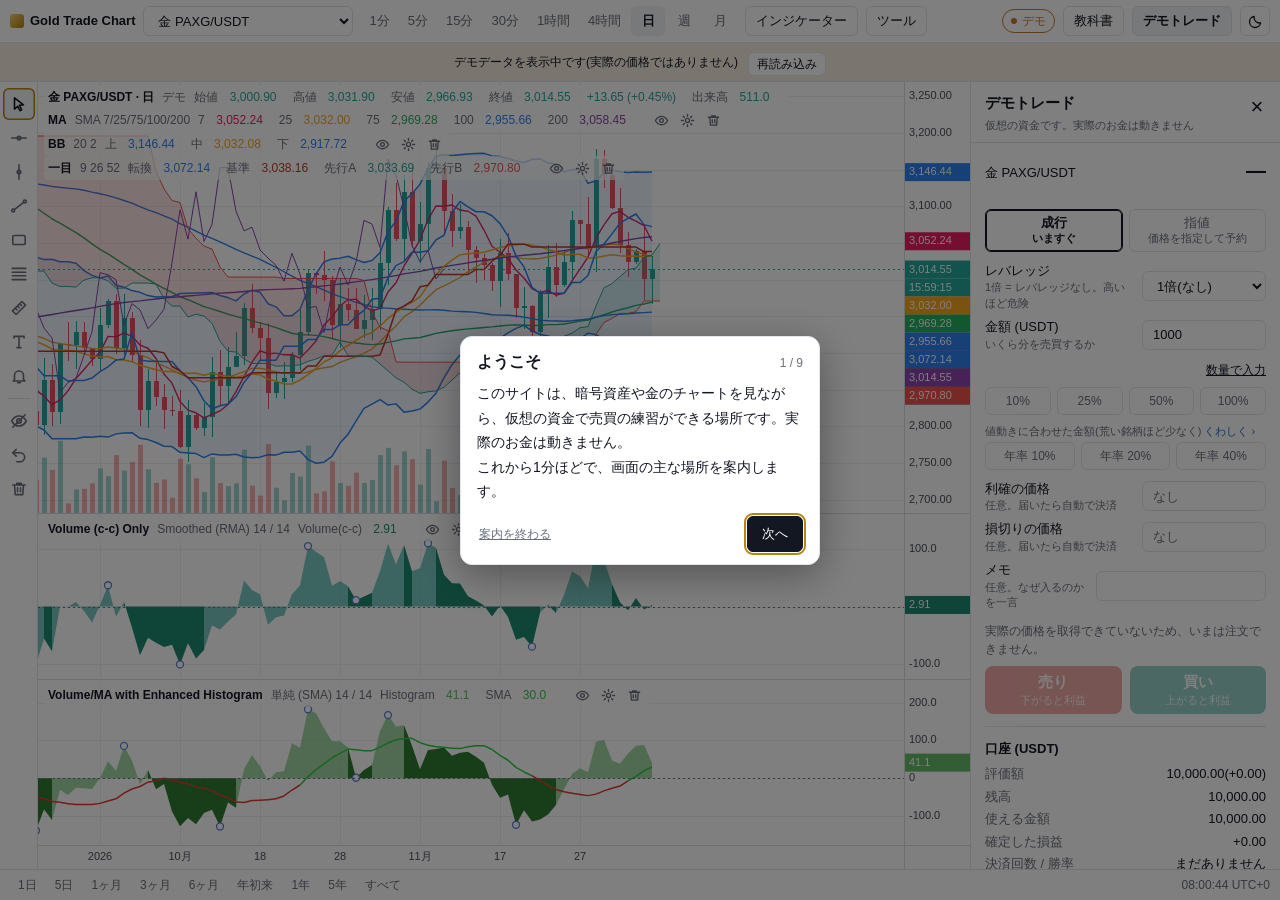
==== commit 04f065d3: "Make the new research tools easier to read and fix their rough edges The backtest, analysis and orde" ====
--- a/index.html
+++ b/index.html
@@ -117,11 +117,11 @@
         <button type="button" data-pct="1">100%</button>
       </div>
       <div class="tr-vt">
-        <span class="dim small">値動きに合わせた金額(年率の目標)</span>
-        <div id="trVt" class="tr-quick" role="group" aria-label="値動きの大きさに合わせて金額を決める(年率の目標)">
-          <button type="button" data-vt="0.1">10%</button>
-          <button type="button" data-vt="0.2">20%</button>
-          <button type="button" data-vt="0.4">40%</button>
+        <span class="dim small">値動きに合わせた金額(荒い銘柄ほど少なく) <a class="glink" href="guide.html#voltarget" target="_blank" rel="noopener">くわしく ›</a></span>
+        <div id="trVt" class="tr-quick" role="group" aria-label="値動きの大きさに合わせて金額を決める(年率の値動きの目標)">
+          <button type="button" data-vt="0.1">年率 10%</button>
+          <button type="button" data-vt="0.2">年率 20%</button>
+          <button type="button" data-vt="0.4">年率 40%</button>
         </div>
         <small id="trVtText" class="dim"></small>
       </div>
--- a/style.css
+++ b/style.css
@@ -832,3 +832,39 @@
 .tr-vt .tr-quick { grid-template-columns: repeat(3, 1fr); margin: 0 0 2px; }
 .tr-vt small { display: block; font-size: 11px; line-height: 1.45; overflow-wrap: anywhere; }
 .tr-vt small:empty { display: none; }
+/* ---- 試算・成績の画面:いちばん上の「ひとことで」と、たたんだ欄 */
+.verdict { display: block; margin: 10px 0 12px; padding: 10px 12px; border: 1px solid var(--line); border-left: 4px solid var(--muted); border-radius: 8px; background: var(--hover); line-height: 1.6; overflow-wrap: anywhere; }
+.verdict.v-good { border-left-color: #127a6b; }
+.verdict.v-bad { border-left-color: #c62f28; }
+.verdict .v-tag { display: block; font-size: 11px; color: var(--muted); }
+.verdict strong { display: block; font-size: 14px; }
+.verdict .v-sub { display: block; font-size: 12px; color: var(--muted); }
+.verdict .v-chips { display: flex; flex-wrap: wrap; gap: 4px 6px; margin-top: 6px; }
+.verdict .v-chips span { padding: 1px 8px; border: 1px solid var(--line); border-radius: 10px; background: var(--panel); font-size: 11px; font-variant-numeric: tabular-nums; }
+:root[data-theme="dark"] .verdict.v-good { border-left-color: #26a69a; }
+:root[data-theme="dark"] .verdict.v-bad { border-left-color: #ff6b63; }
+details.fold { margin: 8px 0 0; border: 1px solid var(--line); border-radius: 8px; }
+details.fold > summary { display: flex; flex-wrap: wrap; align-items: center; gap: 2px 10px; min-height: 44px; padding: 6px 12px 6px 30px; position: relative; cursor: pointer; list-style: none; font-size: 13px; font-weight: 600; }
+details.fold > summary::-webkit-details-marker { display: none; }
+details.fold > summary::before { content: '▸'; position: absolute; left: 12px; top: 50%; transform: translateY(-50%); color: var(--muted); }
+details.fold[open] > summary::before { content: '▾'; }
+details.fold > summary small { font-size: 11px; font-weight: normal; color: var(--muted); font-variant-numeric: tabular-nums; }
+details.fold > summary:hover { background: var(--hover); border-radius: 8px; }
+details.fold > summary:focus-visible { outline: 2px solid var(--accent); outline-offset: -2px; border-radius: 8px; }
+.fold-body { padding: 0 12px 10px; min-width: 0; }
+.fold-body > .kpis { margin-top: 4px; }
+.fold-body .bt-notes { margin-top: 0; }
+a.glink { display: inline-block; margin-top: 2px; font-size: 11px; color: var(--link, #1f6fd1); text-decoration: none; }
+a.glink:hover { text-decoration: underline; }
+:root[data-theme="dark"] a.glink { color: #6ea8ff; }
+/* スマホ:指で押しやすい高さにする */
+@media (pointer: coarse), (max-width: 760px) { a.glink { display: inline-flex; align-items: center; min-height: 40px; margin: 0; } }
+/* 明るい画面では、増減の色の文字を少し濃くして読みやすくする(白地での文字の見やすさの基準 4.5:1 を満たすため) */
+:root:not([data-theme="dark"]) .an-body .up, :root:not([data-theme="dark"]) .verdict .up { color: #127a6b; }
+:root:not([data-theme="dark"]) .an-body .down { color: #c62f28; }
+:root[data-theme="dark"] .an-body .down { color: #ff6b63; }
+/* 試算の数字の入力(損切り・利確・すべり)は、スマホでは3つを1行に並べる(設定の欄を短くして、結果を早く見せる) */
+@media (max-width: 760px) { .bt-ctl.num { flex: 1 1 28%; } .bt-ctl.num > span { min-height: 2.9em; } }
+/* スマホ:下の枠のインジケーターは、値を2つまで出す(線が3本以上あると凡例が2〜3行になり、線を隠すため)。「⋯」で開くと全部出す */
+@media (max-width: 760px) { #legends > .legend:not(.open) .vals > span:nth-child(n+3) { display: none; } }
+@media (max-width: 760px) { details.fold > summary small { flex-basis: 100%; } }
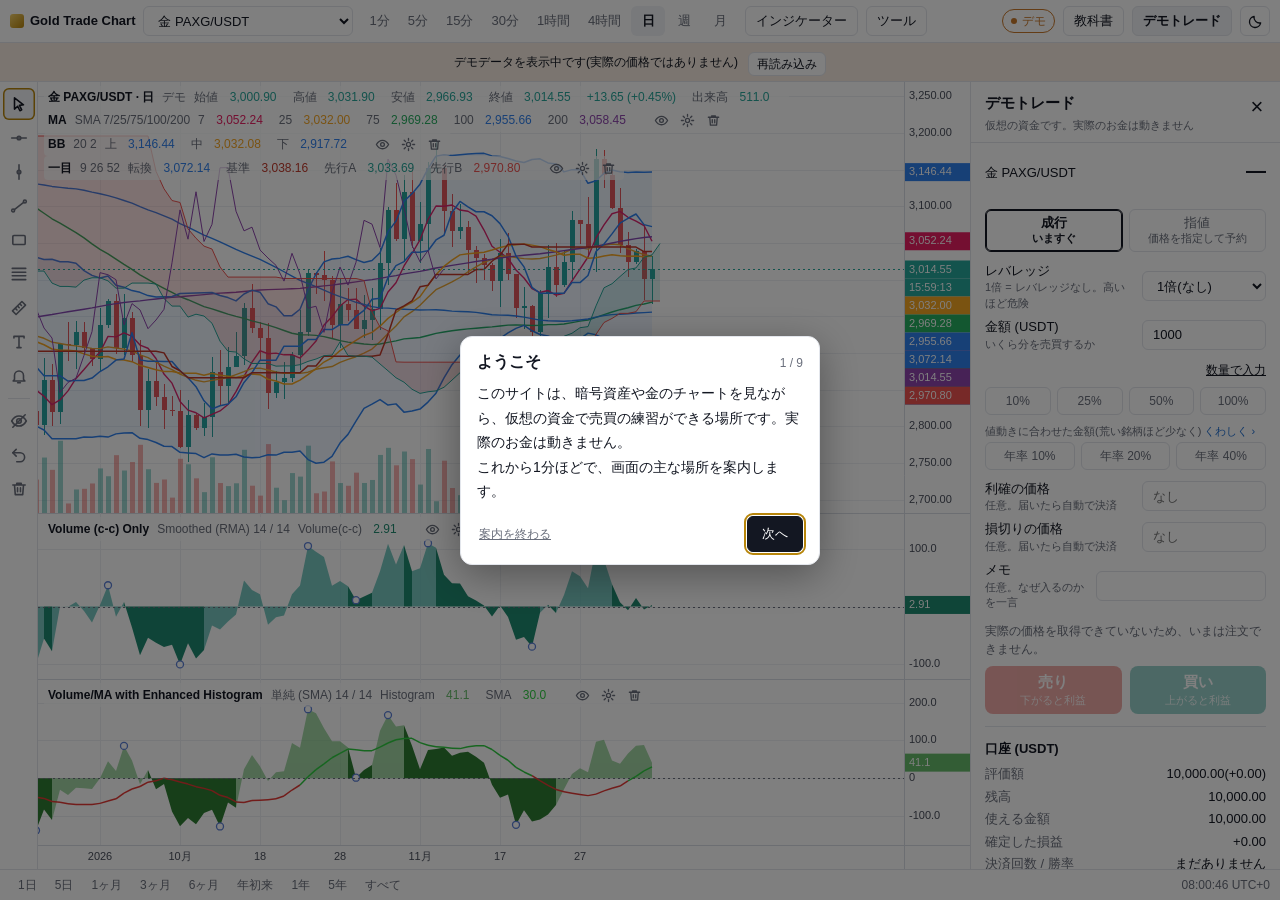
==== commit a6ab22c0: "Harden liquidation, help first-time users, and lighten live updates Liquidation no longer drives the" ====
--- a/index.html
+++ b/index.html
@@ -85,9 +85,9 @@
       <div id="trQuoteLine" class="tr-quote" hidden>
         <span>売れる価格 <b id="trBid"></b></span>
         <span>買える価格 <b id="trAsk"></b></span>
-        <span id="trSpread" class="dim"></span>
-      </div>
-      <div id="trRate" class="tr-rate dim" aria-hidden="true"></div>
+        <span id="trSpread" class="dim" title="買える価格と売れる価格の差(スプレッド)。すぐに買ってすぐに売ると、この差の分だけ損をします"></span>
+      </div>
+      <div id="trRate" class="tr-rate dim" aria-hidden="true" title="取引所から1秒間に届いた知らせの数。数字が出ていれば、価格がリアルタイムで届いています"></div>
       <div id="trType" class="seg2" role="group" aria-label="注文の種類">
         <button type="button" data-type="market" class="on" aria-pressed="true">成行<small>いますぐ</small></button>
         <button type="button" data-type="limit" aria-pressed="false">指値<small>価格を指定して予約</small></button>
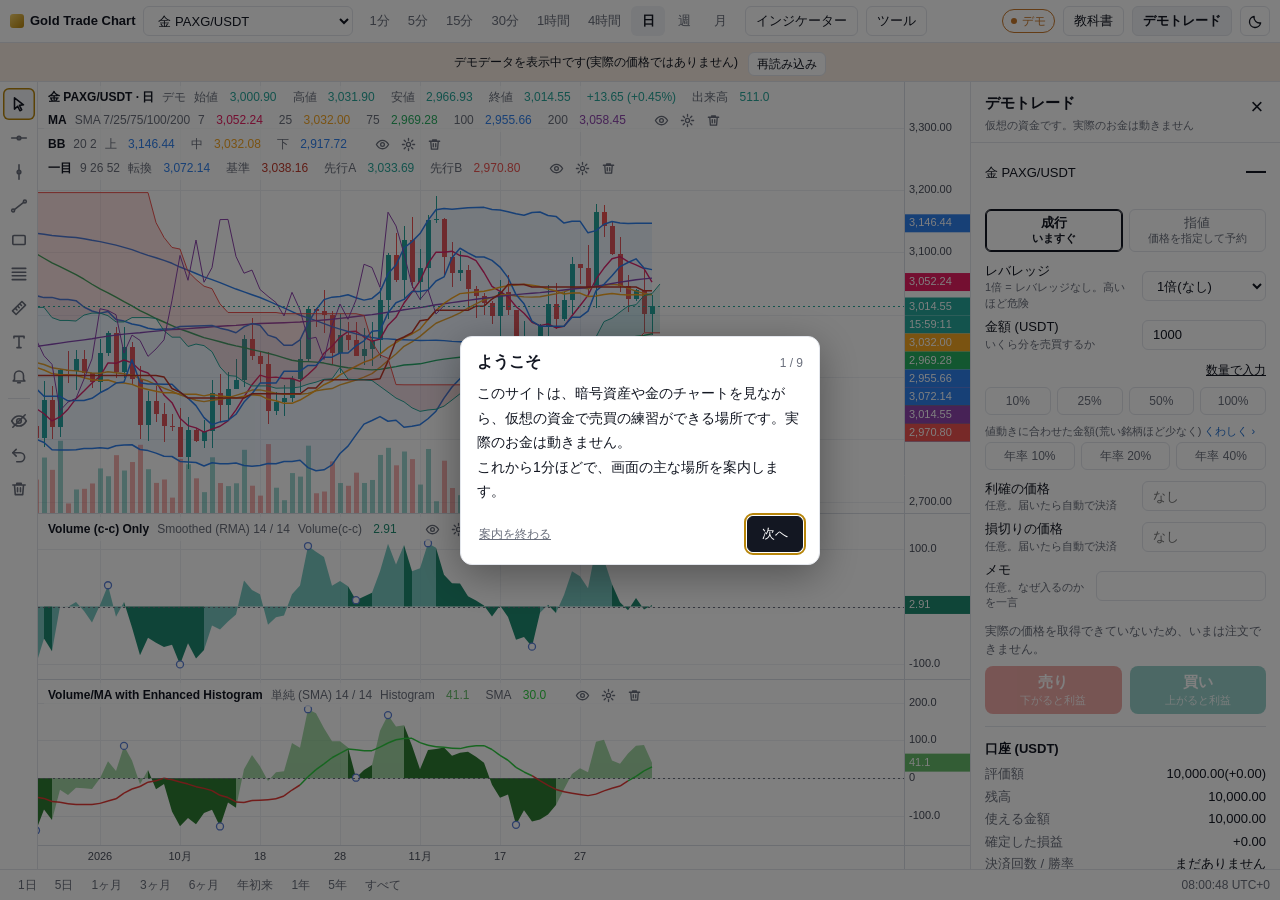
==== commit 40a8b23e: "Let the chart be dragged up and down, and keep candles below the labels Dragging the chart now moves" ====
--- a/index.html
+++ b/index.html
@@ -66,6 +66,7 @@
     <button id="rpStop" class="ctl btn small" type="button">終了</button>
   </div>
   <div id="loading" class="loading" hidden><span class="spinner" aria-hidden="true"></span>読み込み中…</div>
+  <button id="autoY" class="autoy" type="button" hidden aria-label="縦の範囲を自動に戻す" title="縦の範囲を自動に戻す(価格の目盛りをダブルクリックしても戻ります)">自動</button>
   <button id="toLatest" class="fab" type="button" hidden aria-label="最新の足へ移動" title="最新の足へ移動">
     <svg viewBox="0 0 16 16" width="16" height="16" aria-hidden="true"><path d="M3 3l5 5-5 5M9 3l5 5-5 5" fill="none" stroke="currentColor" stroke-width="1.6" stroke-linecap="round" stroke-linejoin="round"/></svg>
   </button>
--- a/style.css
+++ b/style.css
@@ -190,7 +190,14 @@
   font-size: 12px; white-space: nowrap;
 }
 #chart.placing { cursor: copy; }
-.loading[hidden], .fab[hidden], .banner[hidden], .hint[hidden] { display: none; }
+.autoy {
+  position: absolute; right: 4px; z-index: 3; height: 24px; min-width: 44px; padding: 0 8px;
+  border: 1px solid var(--line); border-radius: 6px; background: var(--panel); color: var(--text);
+  font-size: 12px; font-weight: 600; cursor: pointer;
+}
+.autoy:hover { background: var(--hover); }
+@media (pointer: coarse) { .autoy { height: 36px; min-width: 52px; } }
+.autoy[hidden], .loading[hidden], .fab[hidden], .banner[hidden], .hint[hidden] { display: none; }
 
 .banner {
   display: flex; align-items: center; justify-content: center; flex-wrap: wrap;
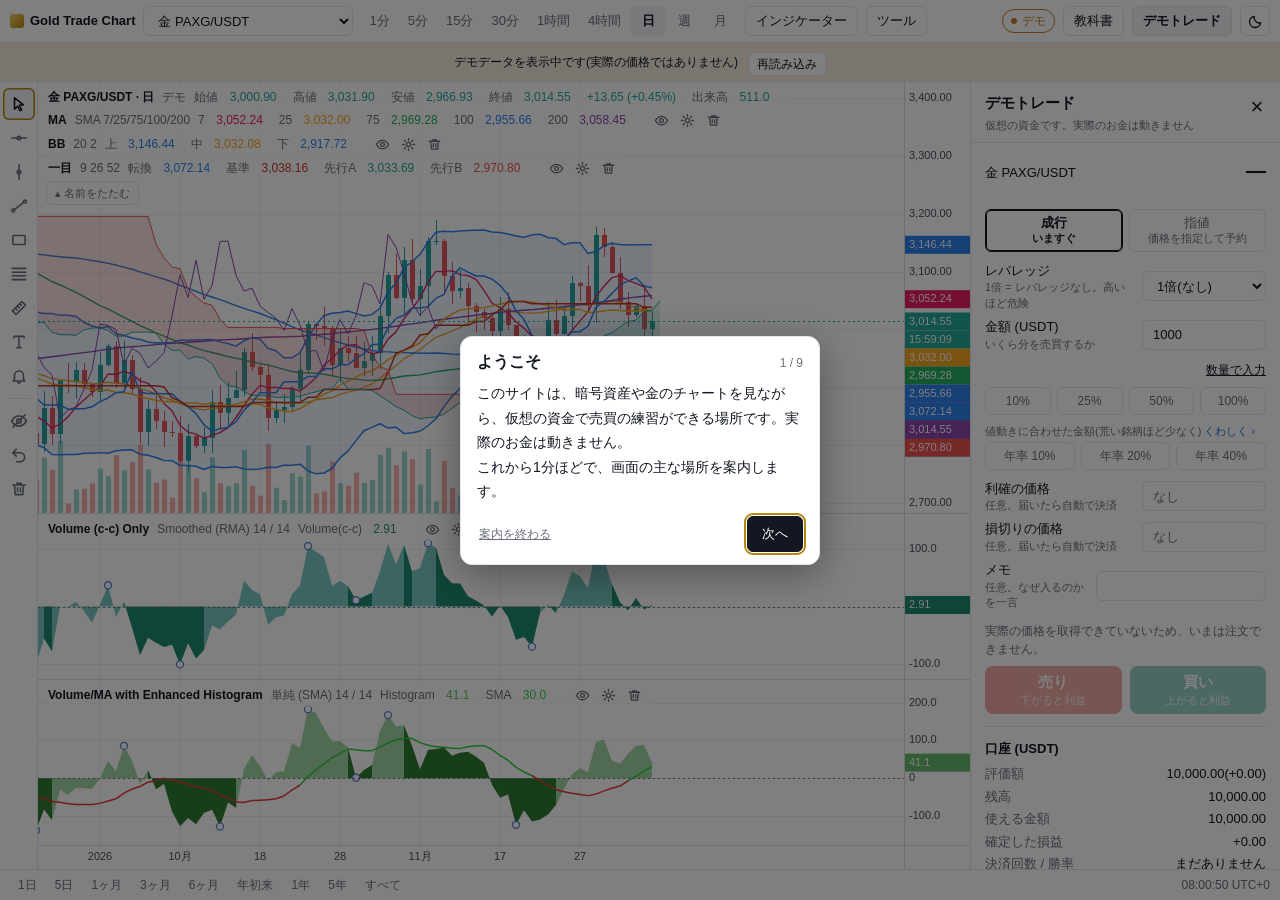
==== commit 2bca9fbd: "Make vertical chart movement easier to use and recover from Drags that start on the indicator labels" ====
--- a/index.html
+++ b/index.html
@@ -66,7 +66,8 @@
     <button id="rpStop" class="ctl btn small" type="button">終了</button>
   </div>
   <div id="loading" class="loading" hidden><span class="spinner" aria-hidden="true"></span>読み込み中…</div>
-  <button id="autoY" class="autoy" type="button" hidden aria-label="縦の範囲を自動に戻す" title="縦の範囲を自動に戻す(価格の目盛りをダブルクリックしても戻ります)">自動</button>
+  <button id="autoY" class="autoy" type="button" hidden aria-label="縦の範囲を自動に戻す" title="縦の範囲を自動に戻す(価格の目盛りをダブルクリック、スマホでは2回タップ、キーボードの A でも戻ります)">自動</button>
+  <button id="offPx" class="autoy offpx" type="button" hidden></button>
   <button id="toLatest" class="fab" type="button" hidden aria-label="最新の足へ移動" title="最新の足へ移動">
     <svg viewBox="0 0 16 16" width="16" height="16" aria-hidden="true"><path d="M3 3l5 5-5 5M9 3l5 5-5 5" fill="none" stroke="currentColor" stroke-width="1.6" stroke-linecap="round" stroke-linejoin="round"/></svg>
   </button>
--- a/style.css
+++ b/style.css
@@ -133,17 +133,29 @@
   max-width: calc(100% - 80px);
   padding: 1px 4px; border-radius: 4px;
   font-size: 12px; line-height: 1.7;
-  pointer-events: auto;
+  /* 欄の上でドラッグしても、チャートが動くようにする(文字が選ばれてしまわないように)。
+     押せるのは、名前・数字(説明が出る・ダブルクリックで設定)と、ボタンだけ */
+  pointer-events: none; user-select: none; -webkit-user-select: none;
   background: color-mix(in srgb, var(--bg) 72%, transparent);
 }
+.legend .name, .legend .params, .legend button { pointer-events: auto; }
 .stack {
   position: absolute; left: 6px; top: 4px;
   display: flex; flex-direction: column; align-items: flex-start;
   max-width: calc(100% - 80px); pointer-events: none;
 }
 .stack .legend { position: static; max-width: 100%; }
+.stack.folded .legend:not(.main) { display: none; }
+.legend-fold {
+  order: 1; pointer-events: auto; margin: 1px 0 0 2px; padding: 2px 8px; min-height: 24px;
+  border: 1px solid var(--line); border-radius: 6px; background: color-mix(in srgb, var(--bg) 80%, transparent);
+  color: var(--muted); font: inherit; font-size: 11px; cursor: pointer;
+}
+.legend-fold:hover { color: var(--text); background: var(--hover); }
+.legend-fold[hidden] { display: none; }
+@media (pointer: coarse) { .legend-fold { min-height: 32px; font-size: 12px; } }
 .legend .more { display: none; }
-.legend:hover { background: var(--panel); box-shadow: 0 0 0 1px var(--line); }
+.legend:has(.name:hover, .params:hover, button:hover) { background: var(--panel); box-shadow: 0 0 0 1px var(--line); }
 .legend .name { font-weight: 600; }
 .legend .dim { color: var(--muted); }
 .legend .vals { font-variant-numeric: tabular-nums; }
@@ -196,8 +208,10 @@
   font-size: 12px; font-weight: 600; cursor: pointer;
 }
 .autoy:hover { background: var(--hover); }
+.offpx { color: #fff; background: #2962ff; border-color: transparent; font-variant-numeric: tabular-nums; }
+.offpx:hover { filter: brightness(1.1); background: #2962ff; }
 @media (pointer: coarse) { .autoy { height: 36px; min-width: 52px; } }
-.autoy[hidden], .loading[hidden], .fab[hidden], .banner[hidden], .hint[hidden] { display: none; }
+.autoy[hidden], .offpx[hidden], .loading[hidden], .fab[hidden], .banner[hidden], .hint[hidden] { display: none; }
 
 .banner {
   display: flex; align-items: center; justify-content: center; flex-wrap: wrap;
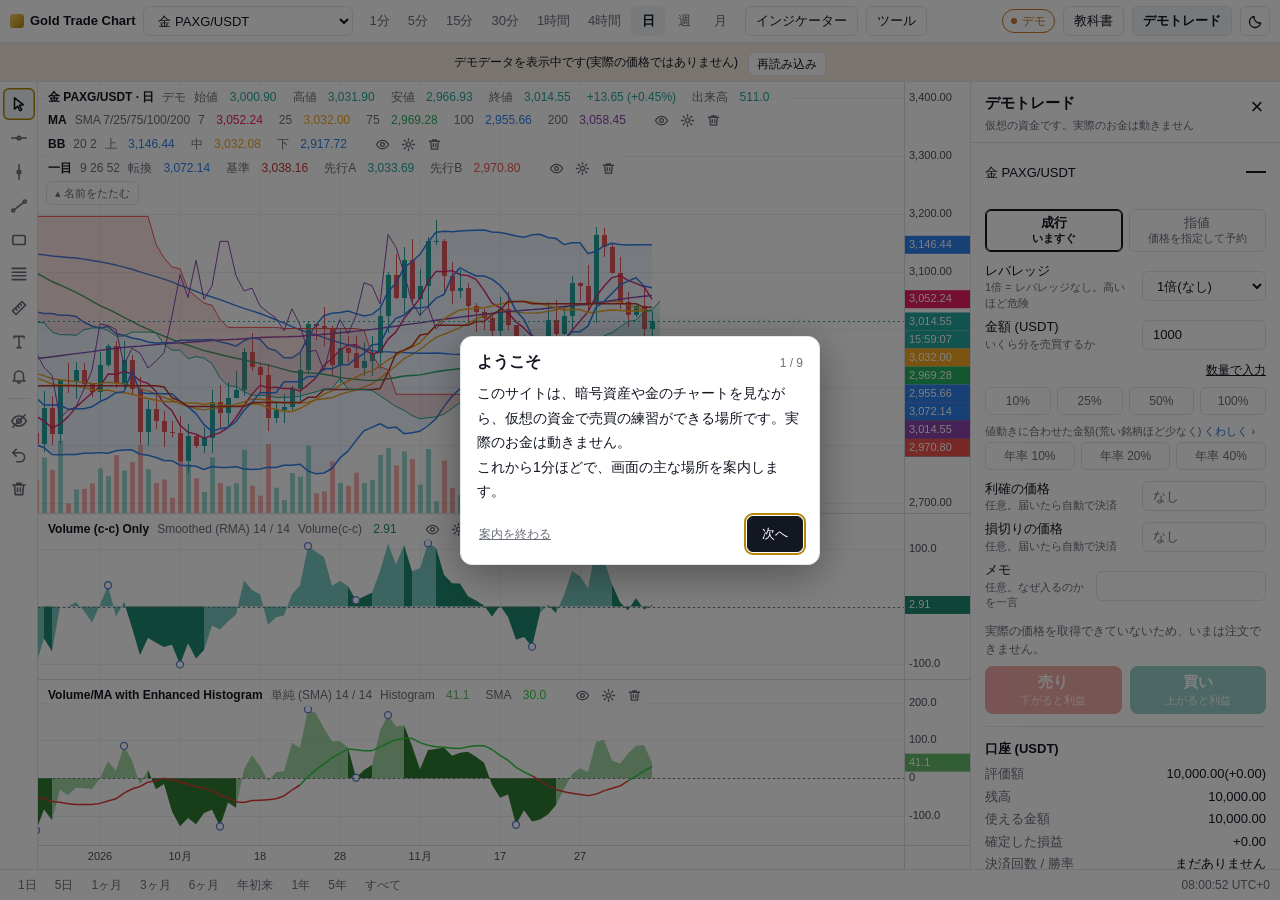
==== commit a0d93626: "Close a demo position in one tap and make the position card clearer Pressing the opposite market but" ====
--- a/index.html
+++ b/index.html
@@ -161,33 +161,40 @@
       <small class="dim">指値は、触れただけでは約定しません(同じ価格の順番待ちがあるため)。ページを閉じている間に指値を越えた場合は、次に開いたときに約定します。</small>
     </section>
 
-    <section id="trPos" class="tr-card" hidden>
-      <h3>保有中のポジション</h3>
-      <dl class="tr-dl">
-        <dt>方向</dt><dd id="pSide"></dd>
+    <section id="trPos" class="tr-card tr-pos" hidden>
+      <div class="pos-head">
+        <h3>保有中のポジション</h3>
+        <span id="pSide" class="pos-badge"></span>
+      </div>
+      <!-- いちばん知りたい「いま決済したらいくらか」と、決済のボタンを、いちばん上に置く -->
+      <div class="pos-hero">
+        <span class="pos-hero-lbl">いま全部決済すると(手数料込み)</span>
+        <span id="pNet" class="pos-hero-val"></span>
+        <small id="pNetWhy" class="dim"></small>
+      </div>
+      <button id="pClose" class="pos-close" type="button">全部決済する</button>
+      <div class="tr-btns tr-btns-sub">
+        <button id="pHalf" class="ctl btn" type="button">半分を決済</button>
+        <button id="pBe" class="ctl btn" type="button" title="損切りを、建てたときの価格に動かします">損切りを建値へ</button>
+      </div>
+      <p id="pMsg" class="msg" role="status"></p>
+      <p id="pWarn" class="pos-warn" hidden></p>
+      <dl class="tr-dl pos-dl">
         <dt>数量</dt><dd id="pQty"></dd>
-        <dt>平均取得価格</dt><dd id="pAvg"></dd>
+        <dt>建てた価格<small>平均</small></dt><dd id="pAvg"></dd>
+        <dt>値動きの損益<small>手数料を引く前</small></dt><dd id="pPnl"></dd>
         <dt>レバレッジ</dt><dd id="pLev"></dd>
         <dt>強制決済の価格</dt><dd id="pLiq"></dd>
         <dt>資金調達料<small>8時間ごと</small></dt><dd id="pFund"></dd>
-        <dt>評価損益<small>手数料を引く前</small></dt><dd id="pPnl"></dd>
-        <dt>いま決済すると<small>手数料込み</small></dt><dd id="pNet"></dd>
       </dl>
       <div id="pSparkBox" class="tr-spark" hidden>
         <canvas id="pSpark" role="img" aria-label="建ててからの含み損益の推移"></canvas>
         <small id="pSparkNote" class="dim"></small>
       </div>
+      <h4 class="pos-sub">自動で決済する価格</h4>
       <label class="row"><span class="lbl">利確の価格<small id="pTpEst" class="tr-est"></small></span><input id="pTp" class="ctl" type="number" inputmode="decimal" min="0" step="any" placeholder="なし"></label>
       <label class="row"><span class="lbl">損切りの価格<small id="pSlEst" class="tr-est"></small></span><input id="pSl" class="ctl" type="number" inputmode="decimal" min="0" step="any" placeholder="なし"></label>
-      <div class="tr-btns tr-btns-sub">
-        <button id="pBe" class="ctl btn" type="button" title="損切りを、建てたときの価格に動かします">損切りを建値へ</button>
-        <button id="pHalf" class="ctl btn" type="button">半分を決済</button>
-      </div>
-      <div class="tr-btns">
-        <button id="pSave" class="ctl btn" type="button">利確・損切りを保存</button>
-        <button id="pClose" class="ctl btn primary" type="button">決済する</button>
-      </div>
-      <p id="pMsg" class="msg" role="status"></p>
+      <button id="pSave" class="ctl btn wide-btn" type="button">利確・損切りを保存</button>
       <small class="tr-hint">チャート上の利確・損切りの線は、上下にドラッグして動かせます。まだ置いていないときは、建値の線を引っぱると新しく置けます。</small>
     </section>
 
--- a/style.css
+++ b/style.css
@@ -391,6 +391,31 @@
 .tr-fill:empty { display: none; }
 .tr-dl dd { margin: 0; text-align: right; font-variant-numeric: tabular-nums; overflow-wrap: anywhere; }
 .up { color: #1a9d8a; }
+/* ---- 保有中のポジション:上から「いくらか → 決済のボタン → くわしい数字」の順 */
+.pos-head { display: flex; align-items: center; justify-content: space-between; gap: 8px; }
+.pos-head h3 { margin: 0; }
+.pos-badge { padding: 2px 10px; border-radius: 999px; font-size: 12px; font-weight: 700; color: #fff; white-space: nowrap; }
+.pos-badge.up { background: #1a9d8a; color: #fff; }
+.pos-badge.down { background: #e0463f; color: #fff; }
+.pos-hero { display: flex; flex-direction: column; gap: 2px; margin: 10px 0 8px; padding: 10px 12px; border-radius: 8px; background: var(--hover); }
+.pos-hero-lbl { font-size: 11.5px; color: var(--muted); }
+.pos-hero-val { font-size: 22px; font-weight: 700; line-height: 1.2; font-variant-numeric: tabular-nums; overflow-wrap: anywhere; }
+.pos-hero small { font-size: 11px; line-height: 1.4; }
+.pos-close {
+  display: block; width: 100%; min-height: 46px; padding: 6px 10px; border: 0; border-radius: 8px;
+  background: #3a4458; color: #fff; font: inherit; font-size: 15px; font-weight: 700; cursor: pointer;
+}
+.pos-close:hover { filter: brightness(1.12); }
+.pos-close:disabled { opacity: .45; cursor: default; filter: none; }
+.pos-warn { margin: 8px 0 0; padding: 6px 10px; border-radius: 6px; background: color-mix(in srgb, #e0463f 12%, transparent); color: #c0332d; font-size: 12px; line-height: 1.5; }
+.pos-warn[hidden] { display: none; }
+.pos-dl { margin-top: 10px; }
+.pos-dl dd small { display: block; color: var(--muted); font-size: 10.5px; line-height: 1.35; }
+.pos-sub { margin: 12px 0 4px; font-size: 12px; color: var(--muted); font-weight: 600; }
+.wide-btn { width: 100%; height: 38px; margin-top: 6px; }
+/* 決済したことが、はっきり分かるように、結果を枠で目立たせる */
+.msg.done { padding: 8px 10px; border-radius: 6px; background: color-mix(in srgb, #1a9d8a 12%, transparent); color: var(--text); font-size: 13px; line-height: 1.5; }
+.msg.done b { font-variant-numeric: tabular-nums; }
 .down { color: #e0463f; }
 .tr-hist { font-size: 12px; }
 .tr-hist .h-row {
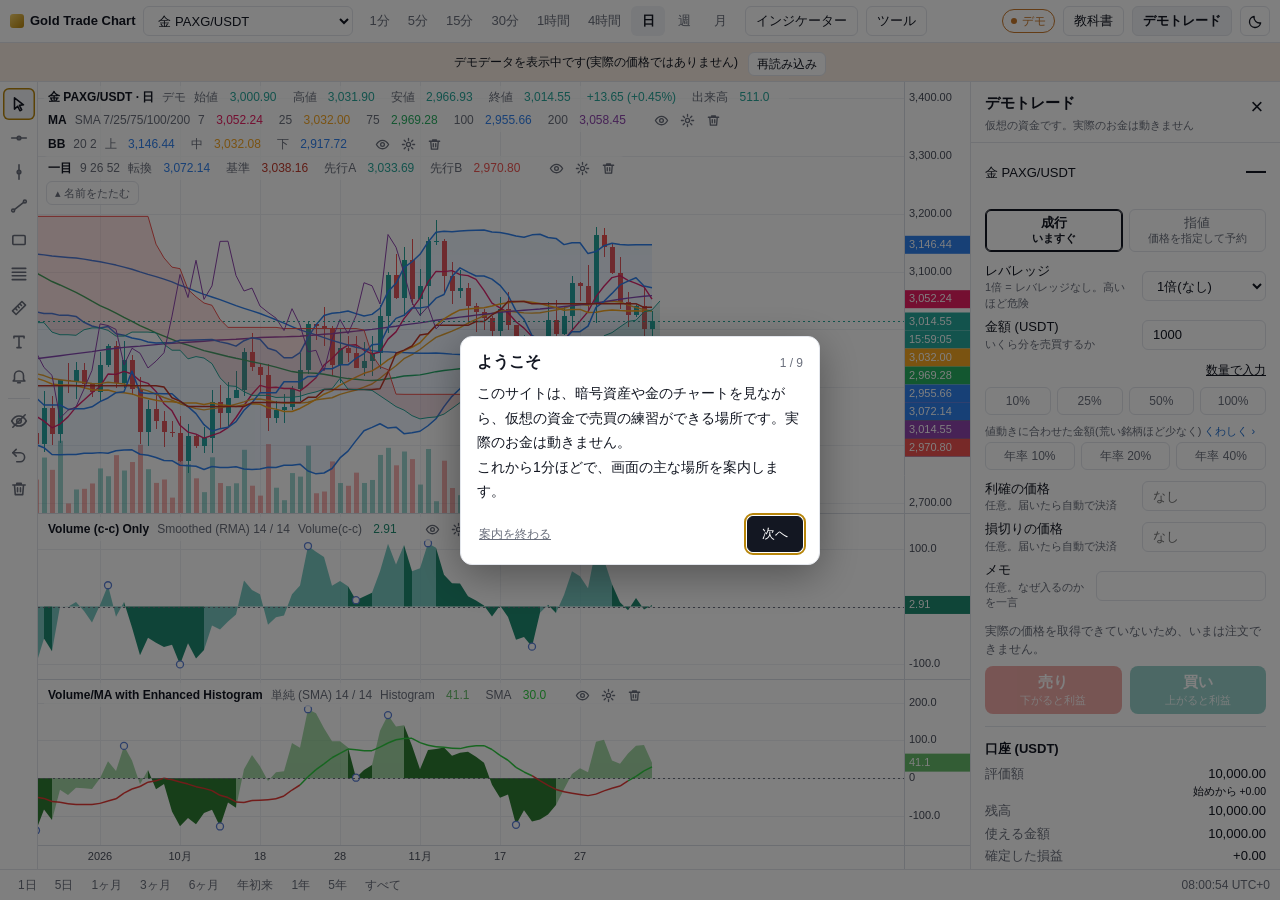
==== commit 022ec5f5: "Finish the demo panel, tidy vertical chart controls and fix audit findings Every close button now go" ====
--- a/index.html
+++ b/index.html
@@ -67,7 +67,7 @@
   </div>
   <div id="loading" class="loading" hidden><span class="spinner" aria-hidden="true"></span>読み込み中…</div>
   <button id="autoY" class="autoy" type="button" hidden aria-label="縦の範囲を自動に戻す" title="縦の範囲を自動に戻す(価格の目盛りをダブルクリック、スマホでは2回タップ、キーボードの A でも戻ります)">自動</button>
-  <button id="offPx" class="autoy offpx" type="button" hidden></button>
+  <button id="offPx" class="autoy offpx" type="button" hidden aria-label="いまの価格は表示の外にあります。押すと、いまの価格を真ん中に表示します"></button>
   <button id="toLatest" class="fab" type="button" hidden aria-label="最新の足へ移動" title="最新の足へ移動">
     <svg viewBox="0 0 16 16" width="16" height="16" aria-hidden="true"><path d="M3 3l5 5-5 5M9 3l5 5-5 5" fill="none" stroke="currentColor" stroke-width="1.6" stroke-linecap="round" stroke-linejoin="round"/></svg>
   </button>
@@ -178,7 +178,7 @@
         <button id="pBe" class="ctl btn" type="button" title="損切りを、建てたときの価格に動かします">損切りを建値へ</button>
       </div>
       <p id="pMsg" class="msg" role="status"></p>
-      <p id="pWarn" class="pos-warn" hidden></p>
+      <p id="pWarn" class="pos-warn" role="alert" hidden></p>
       <dl class="tr-dl pos-dl">
         <dt>数量</dt><dd id="pQty"></dd>
         <dt>建てた価格<small>平均</small></dt><dd id="pAvg"></dd>
@@ -245,7 +245,7 @@
 
 <div id="tradeBar" class="trade-bar">
   <span id="tbText"></span>
-  <button id="tbClose" class="ctl btn" type="button" hidden>決済</button>
+  <button id="tbClose" class="ctl btn" type="button" hidden title="ポジションを全部決済します(押しまちがいを防ぐため、2回押して確定)">全部決済</button>
   <button id="tbOpen" class="ctl btn primary" type="button">注文する</button>
 </div>
 <div id="toast" class="toast" role="status" hidden></div>
--- a/style.css
+++ b/style.css
@@ -139,6 +139,12 @@
   background: color-mix(in srgb, var(--bg) 72%, transparent);
 }
 .legend .name, .legend .params, .legend button { pointer-events: auto; }
+/* 名前の上から上下にドラッグしても、ページがスクロールせず、チャートが動くように */
+.legend .name, .legend .params { touch-action: none; }
+/* ローソク足の枠が低くて、名前の欄が入りきらないとき:はみ出た分は隠し、「たたむ」ボタンを銘柄名のすぐ下へ */
+.stack.tight { overflow: hidden; }
+.stack.tight .legend.main { order: -2; }
+.stack.tight .legend-fold, .stack.tight .quick-trade { order: -1; }
 .stack {
   position: absolute; left: 6px; top: 4px;
   display: flex; flex-direction: column; align-items: flex-start;
@@ -914,3 +920,37 @@
 /* スマホ:下の枠のインジケーターは、値を2つまで出す(線が3本以上あると凡例が2〜3行になり、線を隠すため)。「⋯」で開くと全部出す */
 @media (max-width: 760px) { #legends > .legend:not(.open) .vals > span:nth-child(n+3) { display: none; } }
 @media (max-width: 760px) { details.fold > summary small { flex-basis: 100%; } }
+
+/* ---- デモトレードの仕上げ:数字は2行、結果ははっきり、折り返しは自然に ---- */
+/* 口座の欄も、数字の下に小さく補足を出す(1行に詰めると、せまい画面で途中で折り返すため) */
+.tr-dl dd small { display: block; font-size: 10.5px; line-height: 1.35; }
+/* 「数量で入力」は折り返さない。見込みの文が長いときは、文のほうを折り返す */
+.tr-unit { flex-wrap: wrap; align-items: flex-start; }
+.tr-unit > span { flex: 1 1 160px; min-width: 0; line-height: 1.45; padding-top: 4px; }
+.tr-unit .tr-link { flex: 0 0 auto; white-space: nowrap; }
+/* 予約中の指値:決済用(ポジションを減らすだけ)の目印 */
+.ord b { font-weight: 700; }
+.ord-tag { display: inline-block; margin-left: 2px; padding: 0 6px; border-radius: 999px; border: 1px solid currentColor; color: var(--muted); font-size: 10.5px; line-height: 1.5; white-space: nowrap; }
+/* ほかの銘柄のポジション */
+#trOthers .pos-sub { margin-top: 10px; }
+#trOthers .pos-sub small { display: block; font-weight: 400; font-size: 11px; }
+#trOthers button > span:last-child { text-align: right; font-variant-numeric: tabular-nums; }
+#trOthers button small { display: block; font-size: 10.5px; }
+/* リセットは、1回目で赤くして「もう一度押すと消える」ことを目立たせる */
+#aReset.armed { background: #e0463f; border-color: #e0463f; color: #fff; }
+/* 下のバー:保有中は「買い ×10 保有中」と「いま決済すると …」の2行 */
+#tbText b { font-weight: 700; }
+#tbText small { display: block; font-size: 11.5px; color: var(--muted); }
+#tbText small span { font-weight: 700; }
+/* チャート上の売買ボタン:「決済」と書いたときも、幅が変わりすぎないように */
+.qt .qt-word { white-space: nowrap; }
+/* 文を消したあと、緑の枠だけが残らないように */
+.msg.done:empty { display: none; }
+.toast { pointer-events: none; } /* お知らせの上から始めたドラッグも、チャートに届くように(文字が選ばれてしまわないように) */
+/* 下のバーの「もう一度で全部決済」は2行に折って、左の損益の文が3行にならないようにする */
+.trade-bar #tbClose.armed { white-space: pre-line; line-height: 1.2; max-width: 108px; padding: 0 10px; }
+#tbText small span { white-space: nowrap; }
+/* 文字の読みやすさ(コントラスト 4.5:1 以上):向きの印は少し濃い色に、強制決済の注意はダークでも読める色に */
+.pos-badge.up { background: #0f7a6c; }
+.pos-badge.down { background: #c62f28; }
+:root[data-theme="dark"] .pos-warn { color: #ff9a92; background: color-mix(in srgb, #e0463f 18%, transparent); }
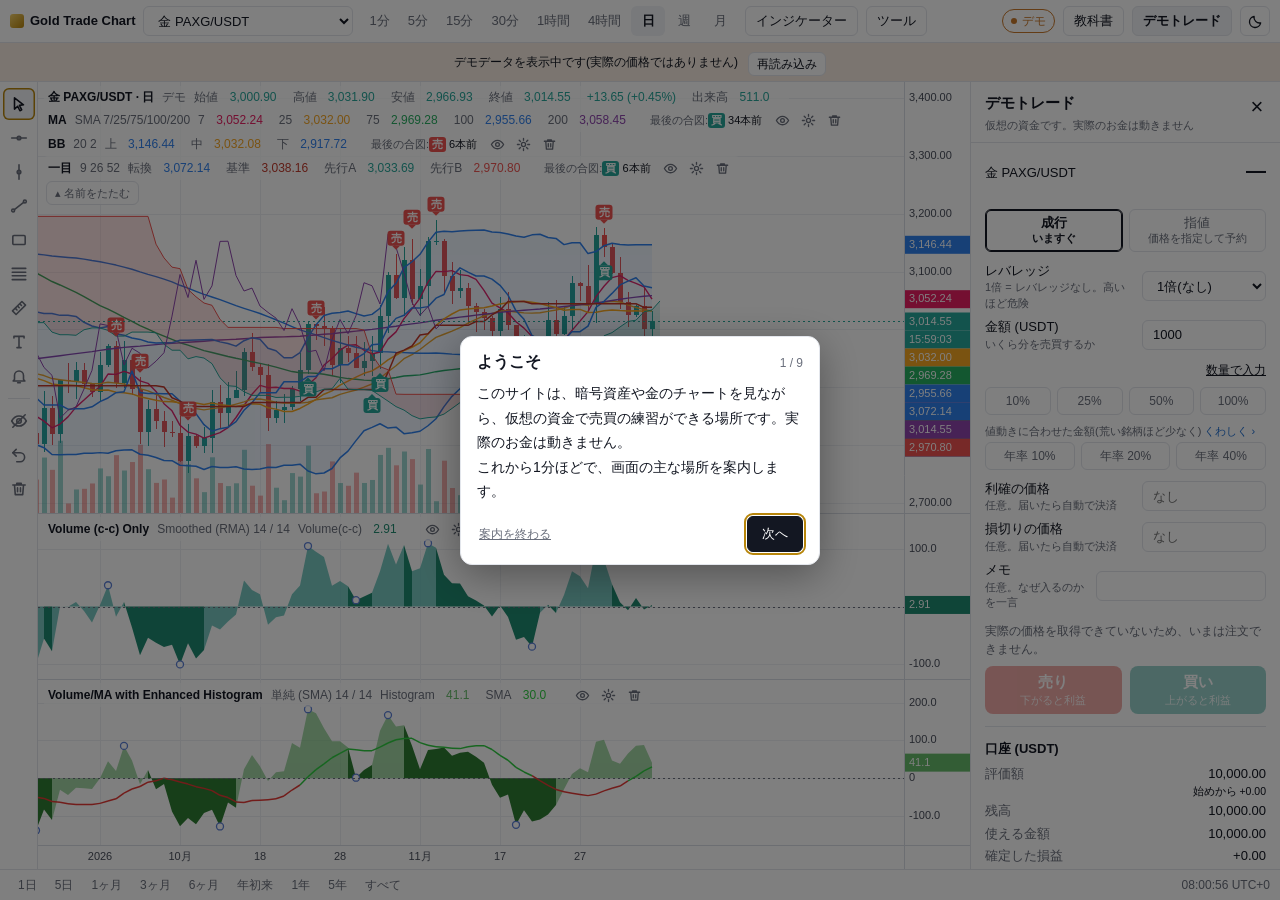
==== commit 8439bbcb: "Add buy and sell signals to sixteen indicators Moving averages, MACD, RSI, stochastics, Williams %R," ====
--- a/index.html
+++ b/index.html
@@ -333,6 +333,8 @@
         <dd>「<span class="touch">指標</span><span class="mouse">インジケーター</span>」から選びます(78種類・名前で検索可)。☆ を押すと「よく使う」に入ります。いちばん下の「＋ 自分で作る」では、式を書いてオリジナルの線や、売買の合図(▲▼)も作れます。合図は、設定画面から「過去データで試す」「出たら知らせる」が使えます。設定や削除は、名前の横の<span class="touch">「⋯」</span><span class="mouse">アイコン</span>から。</dd>
         <dt>線を引く・画像で保存する</dt>
         <dd>「ツール」から、水平線・垂直線・トレンドライン・長方形・フィボナッチを引けます。「価格のお知らせ」の線を置くと、その価格に届いたときに知らせます(注文はしません)。ものさし・文字・リプレイ(過去の値動きの再生)・全画面表示も、ここにあります。同じメニューで、表示の切りかえ(ローソク足・平均足・ライン)、目盛りの切りかえ(ふつう・対数)、ほかの銘柄を重ねて比べる、画像の保存もできます。<span class="mouse">線を引く道具は、チャートの左はしのボタンからも選べます。</span></dd>
+        <dt>インジケーターの「買」「売」の合図</dt>
+        <dd>移動平均線・RSI・MACD などには、よく知られた決まりの合図(売買サイン)が、ローソク足の下に「買」、上に「売」で出ます。種類の変更・オフ・「このサインを過去データで試す」は、そのインジケーターの設定から。まとめて隠すときは「ツール → 売買サインを表示 / 隠す」。決まりが成り立った印で、おすすめではありません。</dd>
         <dt>売買ルールを過去のデータで試す</dt>
         <dd>「ツール → 売買ルールを試す」で、移動平均の交差や RSI などのルールどおりに売買していたら、どうなっていたかを計算できます。</dd>
         <dt>デモトレード(仮想の資金で練習)</dt>
--- a/style.css
+++ b/style.css
@@ -895,6 +895,9 @@
 .verdict .v-chips span { padding: 1px 8px; border: 1px solid var(--line); border-radius: 10px; background: var(--panel); font-size: 11px; font-variant-numeric: tabular-nums; }
 :root[data-theme="dark"] .verdict.v-good { border-left-color: #26a69a; }
 :root[data-theme="dark"] .verdict.v-bad { border-left-color: #ff6b63; }
+/* 「勝率が高いのに負ける」ときの、ひとことの説明(成績の数字のすぐ下) */
+.bt-alert { margin: 8px 0 0; padding: 8px 10px; border-left: 4px solid #c62f28; border-radius: 6px; background: var(--hover); font-size: 13px; line-height: 1.6; overflow-wrap: anywhere; }
+:root[data-theme="dark"] .bt-alert { border-left-color: #ff6b63; }
 details.fold { margin: 8px 0 0; border: 1px solid var(--line); border-radius: 8px; }
 details.fold > summary { display: flex; flex-wrap: wrap; align-items: center; gap: 2px 10px; min-height: 44px; padding: 6px 12px 6px 30px; position: relative; cursor: pointer; list-style: none; font-size: 13px; font-weight: 600; }
 details.fold > summary::-webkit-details-marker { display: none; }
@@ -954,3 +957,20 @@
 .pos-badge.up { background: #0f7a6c; }
 .pos-badge.down { background: #c62f28; }
 :root[data-theme="dark"] .pos-warn { color: #ff9a92; background: color-mix(in srgb, #e0463f 18%, transparent); }
+
+/* ---- 売買サイン:凡例の「最後の合図」と、設定の画面の欄 */
+.legend .sigl { white-space: nowrap; font-size: 11px; pointer-events: auto; }
+.legend .sigl[hidden] { display: none; }
+.legend .sigl b { display: inline-block; min-width: 16px; padding: 0 3px; border-radius: 3px; color: #fff; text-align: center; line-height: 15px; }
+.legend .sigl b.buy { background: #26a69a; }
+.legend .sigl b.sell { background: #ef5350; }
+.legend.off .sigl { opacity: .45; }
+.sigbox { margin: 8px 0 4px; padding: 2px 10px 6px; border: 1px solid var(--line); border-left: 3px solid #26a69a; border-radius: 6px; }
+.sigbox .sect:first-child { color: var(--text); font-size: 12px; font-weight: 700; }
+.sigbox .msg { line-height: 1.55; }
+.sigbox .msg strong { color: var(--text); }
+.sigbox .msg.warn { color: var(--down, #c0392b); }
+.sigbox + .sect { margin-top: 10px; }
+/* 合図の種類の名前は長いので、選ぶ欄を広くする(スマホで名前が切れないように) */
+.sigbox .row select.ctl.wide { width: 58%; max-width: 230px; flex: 0 1 auto; }
+@media (max-width: 760px) { #legends > .legend.has-sig:not(.open) .vals > span:nth-child(n+2) { display: none; } }
